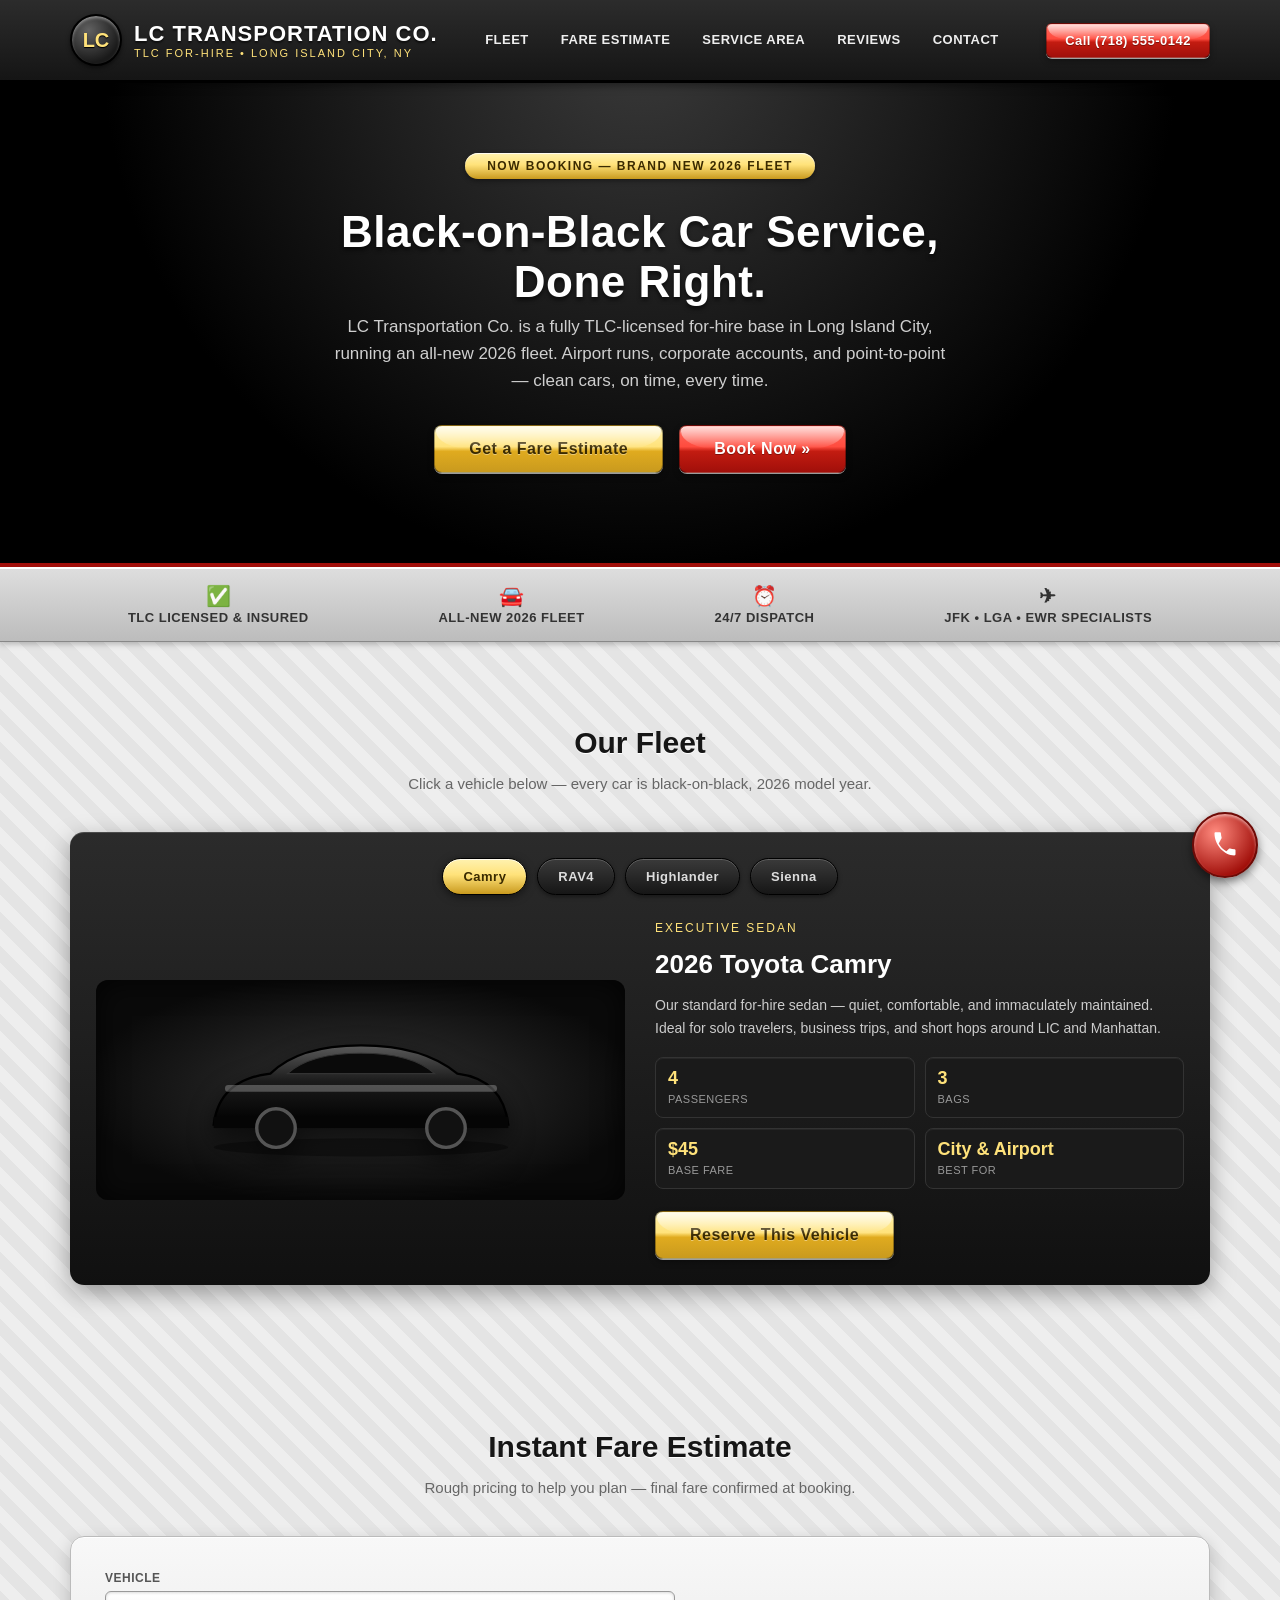
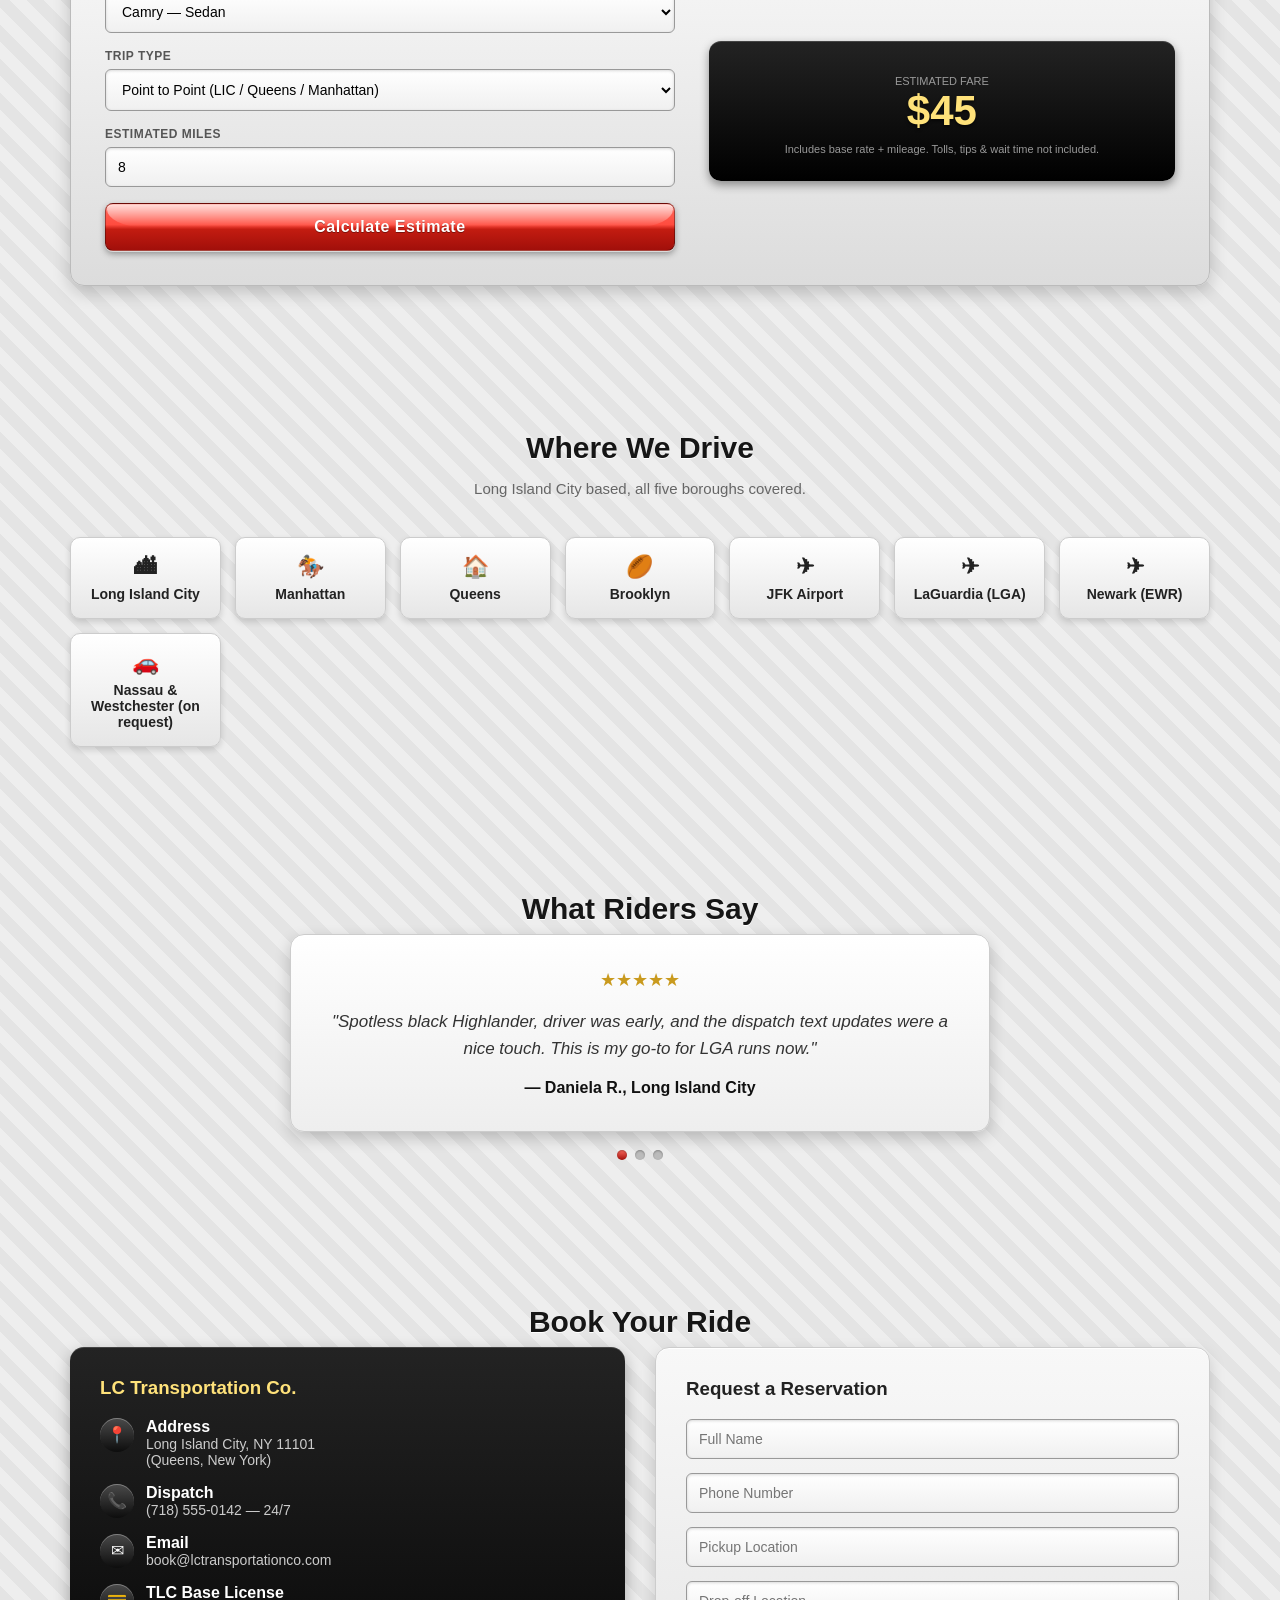
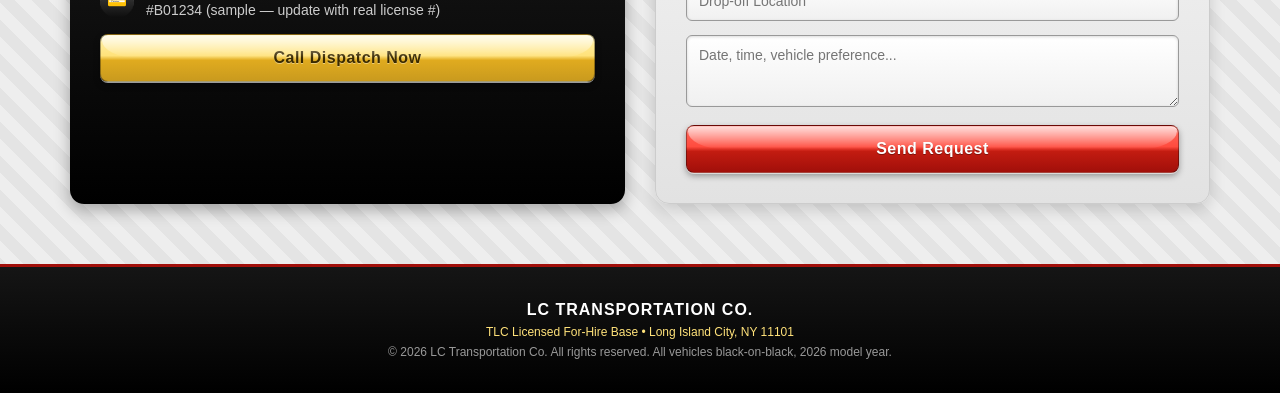
==== index.html @ 2824f737 "Add files via upload" ====
<!DOCTYPE html>
<html lang="en">
<head>
<meta charset="UTF-8">
<meta name="viewport" content="width=device-width, initial-scale=1.0">
<title>LC Transportation Co. | TLC Black Car Service | Long Island City, NY</title>
<meta name="description" content="LC Transportation Co. - Licensed TLC for-hire black car service in Long Island City, NY. Brand new 2026 fleet: Camry, RAV4, Highlander, Sienna.">
<style>
  :root{
    --black:#101010;
    --black2:#1c1c1c;
    --chrome1:#f4f4f4;
    --chrome2:#c9c9c9;
    --red1:#ff4b3e;
    --red2:#a10f0a;
    --gold1:#ffe27a;
    --gold2:#c99a1e;
    --panel:#232323;
  }
  *{box-sizing:border-box;}
  html,body{margin:0;padding:0;}
  body{
    font-family:"Segoe UI","Helvetica Neue",Helvetica,Arial,sans-serif;
    background:#e9e9e9 repeating-linear-gradient(45deg,#eeeeee 0px,#eeeeee 12px,#e4e4e4 12px,#e4e4e4 24px);
    color:#222;
    -webkit-font-smoothing:antialiased;
  }
  a{text-decoration:none;color:inherit;}
  img,svg{display:block;}

  /* ---------- GLOSSY BUTTON CORE (2013 style) ---------- */
  .glossy-btn{
    position:relative;
    display:inline-block;
    padding:14px 34px;
    border-radius:8px;
    font-weight:bold;
    font-size:16px;
    letter-spacing:.5px;
    text-align:center;
    cursor:pointer;
    border:1px solid rgba(0,0,0,.35);
    text-shadow:0 1px 0 rgba(0,0,0,.35);
    box-shadow:
      inset 0 1px 0 rgba(255,255,255,.6),
      0 1px 0 rgba(255,255,255,.6),
      0 3px 6px rgba(0,0,0,.35);
    transition:transform .06s ease, box-shadow .06s ease;
    user-select:none;
  }
  .glossy-btn::after{
    content:"";
    position:absolute;
    top:1px;left:1px;right:1px;
    height:48%;
    border-radius:7px 7px 60px 60px/7px 7px 30px 30px;
    background:linear-gradient(to bottom, rgba(255,255,255,.75), rgba(255,255,255,0));
    pointer-events:none;
  }
  .glossy-btn:active{
    transform:translateY(2px);
    box-shadow:
      inset 0 2px 4px rgba(0,0,0,.4),
      0 1px 0 rgba(255,255,255,.3);
  }
  .btn-red{ color:#fff; background:linear-gradient(to bottom,#ff6a5e 0%,#ff4b3e 45%,#c31c11 55%,#a10f0a 100%);}
  .btn-black{ color:#fff; background:linear-gradient(to bottom,#4a4a4a 0%,#232323 45%,#0d0d0d 55%,#000 100%);}
  .btn-gold{ color:#3a2a00; text-shadow:0 1px 0 rgba(255,255,255,.4); background:linear-gradient(to bottom,#fff2b0 0%,#ffe27a 45%,#e0ab1f 55%,#c99a1e 100%);}
  .btn-small{padding:9px 18px;font-size:13px;border-radius:6px;}
  .btn-block{display:block;width:100%;}

  /* ---------- HEADER ---------- */
  header{
    background:linear-gradient(to bottom,#2c2c2c 0%,#151515 100%);
    border-bottom:3px solid #000;
    box-shadow:0 3px 8px rgba(0,0,0,.4);
    position:sticky;top:0;z-index:500;
  }
  .header-inner{
    max-width:1180px;margin:0 auto;padding:14px 20px;
    display:flex;align-items:center;justify-content:space-between;flex-wrap:wrap;gap:12px;
  }
  .logo{
    display:flex;align-items:center;gap:12px;
  }
  .logo-badge{
    width:52px;height:52px;border-radius:50%;
    background:radial-gradient(circle at 35% 30%, #616161, #1a1a1a 70%);
    border:2px solid #000;
    box-shadow:inset 0 2px 3px rgba(255,255,255,.4), 0 2px 4px rgba(0,0,0,.5);
    display:flex;align-items:center;justify-content:center;
    color:var(--gold1);font-weight:bold;font-size:20px;text-shadow:0 1px 1px #000;
  }
  .logo-text h1{
    margin:0;color:#fff;font-size:22px;letter-spacing:1px;
    text-shadow:0 2px 2px rgba(0,0,0,.6);
  }
  .logo-text span{
    display:block;color:var(--gold1);font-size:11px;letter-spacing:2px;text-transform:uppercase;
  }
  nav{display:flex;gap:4px;flex-wrap:wrap;}
  nav a{
    color:#eee;padding:10px 14px;border-radius:5px;font-size:13px;font-weight:bold;
    letter-spacing:.5px;text-transform:uppercase;
    border-bottom:2px solid transparent;
  }
  nav a:hover{background:rgba(255,255,255,.08);border-bottom:2px solid var(--red1);}

  /* ---------- HERO ---------- */
  .hero{
    background:
      radial-gradient(circle at 50% -10%, #3a3a3a 0%, #000 65%);
    color:#fff;padding:70px 20px 90px;text-align:center;position:relative;overflow:hidden;
    border-bottom:4px solid var(--red2);
  }
  .ribbon{
    display:inline-block;margin-bottom:18px;padding:6px 22px;border-radius:20px;
    background:linear-gradient(to bottom,#fff2b0,#ffe27a 45%,#c99a1e);
    color:#3a2a00;font-size:12px;font-weight:bold;letter-spacing:1.5px;text-transform:uppercase;
    box-shadow:inset 0 1px 0 rgba(255,255,255,.8), 0 2px 5px rgba(0,0,0,.4);
  }
  .hero h2{
    font-size:44px;margin:10px 0 6px;text-shadow:0 3px 4px rgba(0,0,0,.6);
    letter-spacing:.5px;
  }
  .hero p.sub{
    font-size:17px;color:#cfcfcf;max-width:620px;margin:0 auto 30px;line-height:1.6;
  }
  .hero-ctas{display:flex;justify-content:center;gap:16px;flex-wrap:wrap;}

  .trust-strip{
    background:linear-gradient(to bottom,#dedede,#bcbcbc);
    border-top:1px solid #fff;border-bottom:1px solid #888;
    box-shadow:inset 0 1px 0 #fff, 0 2px 6px rgba(0,0,0,.25);
  }
  .trust-inner{
    max-width:1180px;margin:0 auto;padding:16px 20px;
    display:flex;justify-content:space-around;flex-wrap:wrap;gap:14px;text-align:center;
  }
  .trust-item{font-size:13px;font-weight:bold;color:#333;text-transform:uppercase;letter-spacing:.5px;}
  .trust-item span{display:block;font-size:20px;margin-bottom:2px;}

  /* ---------- SECTIONS ---------- */
  section{max-width:1180px;margin:0 auto;padding:60px 20px;}
  .section-title{text-align:center;margin-bottom:8px;font-size:30px;color:#161616;text-shadow:0 1px 0 #fff;}
  .section-sub{text-align:center;color:#666;margin-bottom:40px;font-size:15px;}

  /* ---------- FLEET / INTERACTIVE MENU ---------- */
  .fleet-panel{
    background:linear-gradient(to bottom,#2b2b2b,#101010);
    border-radius:14px;
    box-shadow:inset 0 1px 0 rgba(255,255,255,.15), 0 8px 24px rgba(0,0,0,.35);
    padding:26px;
  }
  .fleet-tabs{display:flex;gap:10px;flex-wrap:wrap;justify-content:center;margin-bottom:26px;}
  .fleet-tab{
    padding:10px 20px;border-radius:20px;font-size:13px;font-weight:bold;letter-spacing:.5px;
    color:#ddd;background:linear-gradient(to bottom,#3a3a3a,#161616);
    border:1px solid #000;cursor:pointer;
    box-shadow:inset 0 1px 0 rgba(255,255,255,.2), 0 2px 4px rgba(0,0,0,.4);
  }
  .fleet-tab.active{
    color:#3a2a00;
    background:linear-gradient(to bottom,#fff2b0,#ffe27a 45%,#c99a1e);
    box-shadow:inset 0 1px 0 rgba(255,255,255,.8), 0 2px 8px rgba(0,0,0,.5);
  }
  .fleet-display{
    display:grid;grid-template-columns:1fr 1fr;gap:30px;align-items:center;
  }
  @media(max-width:720px){.fleet-display{grid-template-columns:1fr;}}
  .car-stage{
    background:radial-gradient(ellipse at center, #333 0%, #0a0a0a 75%);
    border-radius:12px;padding:30px;
    box-shadow:inset 0 0 30px rgba(0,0,0,.8);
    display:flex;align-items:center;justify-content:center;min-height:220px;
  }
  .car-stage svg{width:100%;max-width:340px;filter:drop-shadow(0 10px 12px rgba(0,0,0,.6));}
  .fleet-info h3{color:#fff;font-size:26px;margin:0 0 4px;}
  .fleet-info .tag{color:var(--gold1);font-size:12px;letter-spacing:2px;text-transform:uppercase;margin-bottom:14px;display:block;}
  .fleet-info p.desc{color:#ccc;line-height:1.6;font-size:14px;margin-bottom:18px;}
  .spec-grid{display:grid;grid-template-columns:1fr 1fr;gap:10px;margin-bottom:22px;}
  .spec-box{
    background:#1a1a1a;border:1px solid #333;border-radius:8px;padding:10px 12px;
    box-shadow:inset 0 1px 0 rgba(255,255,255,.05);
  }
  .spec-box b{display:block;color:var(--gold1);font-size:18px;}
  .spec-box span{color:#999;font-size:11px;text-transform:uppercase;letter-spacing:.5px;}

  /* ---------- FARE ESTIMATOR ---------- */
  .estimator{
    background:linear-gradient(to bottom,#f8f8f8,#dcdcdc);
    border-radius:14px;border:1px solid #bbb;
    box-shadow:inset 0 1px 0 #fff, 0 6px 18px rgba(0,0,0,.2);
    padding:34px;display:grid;grid-template-columns:1.1fr .9fr;gap:34px;align-items:center;
  }
  @media(max-width:720px){.estimator{grid-template-columns:1fr;}}
  .estimator h3{margin-top:0;font-size:24px;}
  .field{margin-bottom:16px;}
  .field label{display:block;font-size:12px;font-weight:bold;text-transform:uppercase;letter-spacing:.5px;color:#555;margin-bottom:6px;}
  .field select,.field input{
    width:100%;padding:11px 12px;border-radius:6px;border:1px solid #999;
    background:linear-gradient(to bottom,#fff,#f0f0f0);
    box-shadow:inset 0 1px 3px rgba(0,0,0,.15);
    font-size:14px;
  }
  .estimate-result{
    background:linear-gradient(to bottom,#232323,#000);
    border-radius:12px;padding:26px;text-align:center;color:#fff;
    box-shadow:inset 0 1px 0 rgba(255,255,255,.15), 0 4px 10px rgba(0,0,0,.4);
  }
  .estimate-result .amt{font-size:42px;color:var(--gold1);font-weight:bold;text-shadow:0 2px 3px rgba(0,0,0,.6);}
  .estimate-result .note{font-size:11px;color:#999;margin-top:8px;}

  /* ---------- SERVICE AREA ---------- */
  .area-grid{display:grid;grid-template-columns:repeat(auto-fit,minmax(150px,1fr));gap:14px;}
  .area-chip{
    background:linear-gradient(to bottom,#fff,#e6e6e6);
    border:1px solid #ccc;border-radius:10px;padding:16px;text-align:center;
    box-shadow:inset 0 1px 0 #fff, 0 3px 6px rgba(0,0,0,.15);
    font-weight:bold;color:#222;font-size:14px;
  }
  .area-chip span{display:block;font-size:22px;margin-bottom:6px;}

  /* ---------- TESTIMONIALS ---------- */
  .testi-wrap{position:relative;max-width:700px;margin:0 auto;text-align:center;}
  .testi-card{
    background:linear-gradient(to bottom,#fff,#eee);
    border-radius:14px;padding:34px;
    box-shadow:inset 0 1px 0 #fff, 0 6px 16px rgba(0,0,0,.2);
    border:1px solid #ccc;
    display:none;
  }
  .testi-card.active{display:block;}
  .testi-card p{font-size:17px;font-style:italic;color:#333;line-height:1.6;}
  .testi-stars{color:var(--gold2);font-size:18px;margin-bottom:10px;}
  .testi-name{margin-top:14px;font-weight:bold;color:#111;}
  .testi-dots{display:flex;justify-content:center;gap:8px;margin-top:18px;}
  .dot{width:10px;height:10px;border-radius:50%;background:#bbb;cursor:pointer;box-shadow:inset 0 1px 2px rgba(0,0,0,.3);}
  .dot.active{background:linear-gradient(to bottom,#ff6a5e,#a10f0a);}

  /* ---------- CONTACT ---------- */
  .contact-grid{display:grid;grid-template-columns:1fr 1fr;gap:30px;}
  @media(max-width:720px){.contact-grid{grid-template-columns:1fr;}}
  .contact-card{
    background:linear-gradient(to bottom,#232323,#000);color:#fff;border-radius:14px;padding:30px;
    box-shadow:inset 0 1px 0 rgba(255,255,255,.15), 0 6px 16px rgba(0,0,0,.3);
  }
  .contact-card h3{color:var(--gold1);margin-top:0;}
  .contact-row{display:flex;gap:12px;margin-bottom:16px;align-items:flex-start;}
  .contact-row .ic{
    width:34px;height:34px;border-radius:50%;background:linear-gradient(to bottom,#4a4a4a,#0d0d0d);
    display:flex;align-items:center;justify-content:center;flex-shrink:0;
    box-shadow:inset 0 1px 0 rgba(255,255,255,.3);
  }
  .contact-row div p{margin:0;font-size:14px;color:#ccc;}
  .contact-row div b{color:#fff;}
  .form-card{
    background:linear-gradient(to bottom,#f8f8f8,#e2e2e2);border-radius:14px;padding:30px;
    border:1px solid #ccc;box-shadow:inset 0 1px 0 #fff, 0 6px 16px rgba(0,0,0,.15);
  }
  .form-card input,.form-card textarea{
    width:100%;padding:11px 12px;border-radius:6px;border:1px solid #999;margin-bottom:14px;
    background:linear-gradient(to bottom,#fff,#f0f0f0);box-shadow:inset 0 1px 3px rgba(0,0,0,.15);font-size:14px;
    font-family:inherit;
  }

  /* ---------- FOOTER ---------- */
  footer{
    background:linear-gradient(to bottom,#151515,#000);color:#999;padding:34px 20px;text-align:center;
    border-top:3px solid var(--red2);font-size:12px;
  }
  footer .foot-logo{color:#fff;font-weight:bold;font-size:16px;margin-bottom:6px;letter-spacing:1px;}
  footer .license{color:var(--gold1);margin:6px 0;}

  /* ---------- STICKY CALL BUTTON ---------- */
  .sticky-call{
    position:fixed;bottom:22px;right:22px;z-index:600;
    width:66px;height:66px;border-radius:50%;
    background:radial-gradient(circle at 35% 30%, #ff8a7e, #a10f0a 75%);
    border:2px solid #6d0a06;
    box-shadow:inset 0 2px 3px rgba(255,255,255,.5), 0 4px 10px rgba(0,0,0,.5);
    display:flex;align-items:center;justify-content:center;color:#fff;
    animation:pulse 2.4s infinite;
  }
  .sticky-call svg{width:28px;height:28px;}
  @keyframes pulse{
    0%{box-shadow:inset 0 2px 3px rgba(255,255,255,.5), 0 4px 10px rgba(0,0,0,.5), 0 0 0 0 rgba(255,75,62,.5);}
    70%{box-shadow:inset 0 2px 3px rgba(255,255,255,.5), 0 4px 10px rgba(0,0,0,.5), 0 0 0 16px rgba(255,75,62,0);}
    100%{box-shadow:inset 0 2px 3px rgba(255,255,255,.5), 0 4px 10px rgba(0,0,0,.5), 0 0 0 0 rgba(255,75,62,0);}
  }
</style>
</head>
<body>

<header>
  <div class="header-inner">
    <div class="logo">
      <div class="logo-badge">LC</div>
      <div class="logo-text">
        <h1>LC TRANSPORTATION CO.</h1>
        <span>TLC For-Hire &bull; Long Island City, NY</span>
      </div>
    </div>
    <nav>
      <a href="#fleet">Fleet</a>
      <a href="#estimate">Fare Estimate</a>
      <a href="#areas">Service Area</a>
      <a href="#reviews">Reviews</a>
      <a href="#contact">Contact</a>
    </nav>
    <a href="tel:+17185550142" class="glossy-btn btn-red btn-small">Call (718) 555-0142</a>
  </div>
</header>

<div class="hero">
  <div class="ribbon">Now Booking &mdash; Brand New 2026 Fleet</div>
  <h2>Black-on-Black Car Service,<br>Done Right.</h2>
  <p class="sub">LC Transportation Co. is a fully TLC-licensed for-hire base in Long Island City, running an all-new 2026 fleet. Airport runs, corporate accounts, and point-to-point &mdash; clean cars, on time, every time.</p>
  <div class="hero-ctas">
    <a href="#estimate" class="glossy-btn btn-gold">Get a Fare Estimate</a>
    <a href="tel:+17185550142" class="glossy-btn btn-red">Book Now &raquo;</a>
  </div>
</div>

<div class="trust-strip">
  <div class="trust-inner">
    <div class="trust-item"><span>&#9989;</span>TLC Licensed &amp; Insured</div>
    <div class="trust-item"><span>&#128664;</span>All-New 2026 Fleet</div>
    <div class="trust-item"><span>&#9200;</span>24/7 Dispatch</div>
    <div class="trust-item"><span>&#9992;</span>JFK &bull; LGA &bull; EWR Specialists</div>
  </div>
</div>

<section id="fleet">
  <h2 class="section-title">Our Fleet</h2>
  <p class="section-sub">Click a vehicle below &mdash; every car is black-on-black, 2026 model year.</p>

  <div class="fleet-panel">
    <div class="fleet-tabs" id="fleetTabs">
      <div class="fleet-tab active" data-car="camry">Camry</div>
      <div class="fleet-tab" data-car="rav4">RAV4</div>
      <div class="fleet-tab" data-car="highlander">Highlander</div>
      <div class="fleet-tab" data-car="sienna">Sienna</div>
    </div>

    <div class="fleet-display">
      <div class="car-stage" id="carStage"></div>
      <div class="fleet-info">
        <span class="tag" id="carTag">Executive Sedan</span>
        <h3 id="carName">2026 Toyota Camry</h3>
        <p class="desc" id="carDesc">Our standard for-hire sedan &mdash; quiet, comfortable, and immaculately maintained. Ideal for solo travelers, business trips, and short hops around LIC and Manhattan.</p>
        <div class="spec-grid">
          <div class="spec-box"><b id="carPax">4</b><span>Passengers</span></div>
          <div class="spec-box"><b id="carBags">3</b><span>Bags</span></div>
          <div class="spec-box"><b id="carBase">$45</b><span>Base Fare</span></div>
          <div class="spec-box"><b id="carBest">City &amp; Airport</b><span>Best For</span></div>
        </div>
        <a href="tel:+17185550142" class="glossy-btn btn-gold">Reserve This Vehicle</a>
      </div>
    </div>
  </div>
</section>

<section id="estimate">
  <h2 class="section-title">Instant Fare Estimate</h2>
  <p class="section-sub">Rough pricing to help you plan &mdash; final fare confirmed at booking.</p>
  <div class="estimator">
    <div>
      <div class="field">
        <label>Vehicle</label>
        <select id="estCar">
          <option value="45">Camry &mdash; Sedan</option>
          <option value="55">RAV4 &mdash; Compact SUV</option>
          <option value="65">Highlander &mdash; Full-Size SUV</option>
          <option value="75">Sienna &mdash; Minivan</option>
        </select>
      </div>
      <div class="field">
        <label>Trip Type</label>
        <select id="estTrip">
          <option value="1">Point to Point (LIC / Queens / Manhattan)</option>
          <option value="1.4">Outer Borough</option>
          <option value="1.8">Airport Transfer (JFK / LGA / EWR)</option>
        </select>
      </div>
      <div class="field">
        <label>Estimated Miles</label>
        <input type="number" id="estMiles" value="8" min="1" max="60">
      </div>
      <a class="glossy-btn btn-red btn-block" id="calcBtn">Calculate Estimate</a>
    </div>
    <div class="estimate-result">
      <div class="note">ESTIMATED FARE</div>
      <div class="amt" id="estAmt">$45</div>
      <div class="note">Includes base rate + mileage. Tolls, tips &amp; wait time not included.</div>
    </div>
  </div>
</section>

<section id="areas">
  <h2 class="section-title">Where We Drive</h2>
  <p class="section-sub">Long Island City based, all five boroughs covered.</p>
  <div class="area-grid">
    <div class="area-chip"><span>&#127961;</span>Long Island City</div>
    <div class="area-chip"><span>&#127943;</span>Manhattan</div>
    <div class="area-chip"><span>&#127968;</span>Queens</div>
    <div class="area-chip"><span>&#127945;</span>Brooklyn</div>
    <div class="area-chip"><span>&#9992;</span>JFK Airport</div>
    <div class="area-chip"><span>&#9992;</span>LaGuardia (LGA)</div>
    <div class="area-chip"><span>&#9992;</span>Newark (EWR)</div>
    <div class="area-chip"><span>&#128663;</span>Nassau &amp; Westchester (on request)</div>
  </div>
</section>

<section id="reviews">
  <h2 class="section-title">What Riders Say</h2>
  <div class="testi-wrap">
    <div class="testi-card active">
      <div class="testi-stars">&#9733;&#9733;&#9733;&#9733;&#9733;</div>
      <p>"Spotless black Highlander, driver was early, and the dispatch text updates were a nice touch. This is my go-to for LGA runs now."</p>
      <div class="testi-name">&mdash; Daniela R., Long Island City</div>
    </div>
    <div class="testi-card">
      <div class="testi-stars">&#9733;&#9733;&#9733;&#9733;&#9733;</div>
      <p>"Booked the Sienna for a family airport pickup &mdash; fit all our luggage with room to spare. Smooth, professional, on time."</p>
      <div class="testi-name">&mdash; Marcus T., Astoria</div>
    </div>
    <div class="testi-card">
      <div class="testi-stars">&#9733;&#9733;&#9733;&#9733;&#9733;</div>
      <p>"Use them for client pickups from our office in LIC. Brand new Camrys, always black-on-black, always professional."</p>
      <div class="testi-name">&mdash; Priya S., Court Square</div>
    </div>
    <div class="testi-dots">
      <div class="dot active" data-i="0"></div>
      <div class="dot" data-i="1"></div>
      <div class="dot" data-i="2"></div>
    </div>
  </div>
</section>

<section id="contact">
  <h2 class="section-title">Book Your Ride</h2>
  <div class="contact-grid">
    <div class="contact-card">
      <h3>LC Transportation Co.</h3>
      <div class="contact-row">
        <div class="ic">&#128205;</div>
        <div><b>Address</b><p>Long Island City, NY 11101<br>(Queens, New York)</p></div>
      </div>
      <div class="contact-row">
        <div class="ic">&#128222;</div>
        <div><b>Dispatch</b><p>(718) 555-0142 &mdash; 24/7</p></div>
      </div>
      <div class="contact-row">
        <div class="ic">&#9993;</div>
        <div><b>Email</b><p>book@lctransportationco.com</p></div>
      </div>
      <div class="contact-row">
        <div class="ic">&#128179;</div>
        <div><b>TLC Base License</b><p>#B01234 (sample &mdash; update with real license #)</p></div>
      </div>
      <a href="tel:+17185550142" class="glossy-btn btn-gold btn-block" style="margin-top:10px;">Call Dispatch Now</a>
    </div>
    <div class="form-card">
      <h3 style="margin-top:0;">Request a Reservation</h3>
      <form onsubmit="return sendMail(event)">
        <input type="text" placeholder="Full Name" required>
        <input type="tel" placeholder="Phone Number" required>
        <input type="text" placeholder="Pickup Location">
        <input type="text" placeholder="Drop-off Location">
        <textarea rows="3" placeholder="Date, time, vehicle preference..."></textarea>
        <a href="mailto:book@lctransportationco.com" class="glossy-btn btn-red btn-block">Send Request</a>
      </form>
    </div>
  </div>
</section>

<footer>
  <div class="foot-logo">LC TRANSPORTATION CO.</div>
  <div class="license">TLC Licensed For-Hire Base &bull; Long Island City, NY 11101</div>
  <div>&copy; 2026 LC Transportation Co. All rights reserved. All vehicles black-on-black, 2026 model year.</div>
</footer>

<a href="tel:+17185550142" class="sticky-call" title="Call Now">
  <svg viewBox="0 0 24 24" fill="none"><path d="M6.6 10.8c1.4 2.8 3.8 5.1 6.6 6.6l2.2-2.2c.3-.3.7-.4 1-.2 1.1.4 2.3.6 3.6.6.6 0 1 .4 1 1V20c0 .6-.4 1-1 1C11.6 21 3 12.4 3 2c0-.6.4-1 1-1h3.5c.6 0 1 .4 1 1 0 1.2.2 2.4.6 3.6.1.4 0 .8-.3 1L6.6 10.8z" fill="#fff"/></svg>
</a>

<script>
  // ---------- FLEET DATA ----------
  const fleet = {
    camry: {
      tag: "Executive Sedan", name: "2026 Toyota Camry",
      desc: "Our standard for-hire sedan — quiet, comfortable, and immaculately maintained. Ideal for solo travelers, business trips, and short hops around LIC and Manhattan.",
      pax: "4", bags: "3", base: "$45", best: "City & Airport",
      svg: `<svg viewBox="0 0 300 130" xmlns="http://www.w3.org/2000/svg">
        <defs><linearGradient id="body1" x1="0" y1="0" x2="0" y2="1">
          <stop offset="0%" stop-color="#5a5a5a"/><stop offset="45%" stop-color="#1c1c1c"/><stop offset="100%" stop-color="#000"/>
        </linearGradient></defs>
        <ellipse cx="150" cy="115" rx="130" ry="8" fill="#000" opacity=".35"/>
        <path d="M20,95 Q25,55 70,50 Q95,25 150,25 Q205,25 235,50 Q275,55 280,95 Z" fill="url(#body1)" stroke="#000" stroke-width="2"/>
        <path d="M85,50 Q105,32 150,32 Q195,32 215,50 Z" fill="#0a0a0a" stroke="#333"/>
        <rect x="20" y="88" width="260" height="10" fill="#050505"/>
        <circle cx="75" cy="98" r="17" fill="#111" stroke="#555" stroke-width="3"/>
        <circle cx="225" cy="98" r="17" fill="#111" stroke="#555" stroke-width="3"/>
        <rect x="30" y="60" width="240" height="6" fill="rgba(255,255,255,.25)" rx="3"/>
      </svg>`
    },
    rav4: {
      tag: "Compact SUV", name: "2026 Toyota RAV4",
      desc: "A step up in space without sacrificing agility. Great for small groups, extra luggage, or riders who prefer a higher ride.",
      pax: "4", bags: "4", base: "$55", best: "City & Suburbs",
      svg: `<svg viewBox="0 0 300 140" xmlns="http://www.w3.org/2000/svg">
        <defs><linearGradient id="body2" x1="0" y1="0" x2="0" y2="1">
          <stop offset="0%" stop-color="#5a5a5a"/><stop offset="45%" stop-color="#1c1c1c"/><stop offset="100%" stop-color="#000"/>
        </linearGradient></defs>
        <ellipse cx="150" cy="122" rx="132" ry="8" fill="#000" opacity=".35"/>
        <path d="M18,100 Q20,50 65,45 Q90,18 150,18 Q210,18 235,45 Q280,50 282,100 Z" fill="url(#body2)" stroke="#000" stroke-width="2"/>
        <path d="M80,45 Q102,26 150,26 Q198,26 220,45 Z" fill="#0a0a0a" stroke="#333"/>
        <rect x="18" y="92" width="264" height="12" fill="#050505"/>
        <circle cx="78" cy="106" r="19" fill="#111" stroke="#555" stroke-width="3"/>
        <circle cx="222" cy="106" r="19" fill="#111" stroke="#555" stroke-width="3"/>
        <rect x="28" y="55" width="244" height="6" fill="rgba(255,255,255,.25)" rx="3"/>
      </svg>`
    },
    highlander: {
      tag: "Full-Size SUV", name: "2026 Toyota Highlander",
      desc: "Maximum room for up to 6 passengers with full luggage. The choice for group airport runs and family travel across the city.",
      pax: "6", bags: "6", base: "$65", best: "Groups & Airports",
      svg: `<svg viewBox="0 0 300 150" xmlns="http://www.w3.org/2000/svg">
        <defs><linearGradient id="body3" x1="0" y1="0" x2="0" y2="1">
          <stop offset="0%" stop-color="#5a5a5a"/><stop offset="45%" stop-color="#1c1c1c"/><stop offset="100%" stop-color="#000"/>
        </linearGradient></defs>
        <ellipse cx="150" cy="130" rx="135" ry="9" fill="#000" opacity=".35"/>
        <path d="M15,108 Q17,45 60,40 Q85,12 150,12 Q215,12 240,40 Q283,45 285,108 Z" fill="url(#body3)" stroke="#000" stroke-width="2"/>
        <path d="M75,40 Q100,20 150,20 Q200,20 225,40 Z" fill="#0a0a0a" stroke="#333"/>
        <rect x="15" y="98" width="270" height="14" fill="#050505"/>
        <circle cx="80" cy="114" r="21" fill="#111" stroke="#555" stroke-width="3"/>
        <circle cx="220" cy="114" r="21" fill="#111" stroke="#555" stroke-width="3"/>
        <rect x="25" y="50" width="250" height="6" fill="rgba(255,255,255,.25)" rx="3"/>
      </svg>`
    },
    sienna: {
      tag: "Minivan", name: "2026 Toyota Sienna",
      desc: "Maximum passenger and cargo capacity in one vehicle. Perfect for families, larger groups, and airport runs with heavy luggage.",
      pax: "7", bags: "7", base: "$75", best: "Families & Large Groups",
      svg: `<svg viewBox="0 0 300 150" xmlns="http://www.w3.org/2000/svg">
        <defs><linearGradient id="body4" x1="0" y1="0" x2="0" y2="1">
          <stop offset="0%" stop-color="#5a5a5a"/><stop offset="45%" stop-color="#1c1c1c"/><stop offset="100%" stop-color="#000"/>
        </linearGradient></defs>
        <ellipse cx="150" cy="130" rx="138" ry="9" fill="#000" opacity=".35"/>
        <path d="M14,110 Q16,40 55,36 Q80,14 150,14 Q220,14 245,36 Q284,40 286,110 Z" fill="url(#body4)" stroke="#000" stroke-width="2"/>
        <path d="M65,36 Q95,22 150,22 Q205,22 235,36 Z" fill="#0a0a0a" stroke="#333"/>
        <rect x="14" y="100" width="272" height="14" fill="#050505"/>
        <circle cx="82" cy="116" r="21" fill="#111" stroke="#555" stroke-width="3"/>
        <circle cx="218" cy="116" r="21" fill="#111" stroke="#555" stroke-width="3"/>
        <rect x="24" y="48" width="252" height="6" fill="rgba(255,255,255,.25)" rx="3"/>
      </svg>`
    }
  };

  function loadCar(key){
    const c = fleet[key];
    document.getElementById('carTag').textContent = c.tag;
    document.getElementById('carName').textContent = c.name;
    document.getElementById('carDesc').textContent = c.desc;
    document.getElementById('carPax').textContent = c.pax;
    document.getElementById('carBags').textContent = c.bags;
    document.getElementById('carBase').textContent = c.base;
    document.getElementById('carBest').textContent = c.best;
    document.getElementById('carStage').innerHTML = c.svg;
  }
  document.querySelectorAll('.fleet-tab').forEach(tab=>{
    tab.addEventListener('click', ()=>{
      document.querySelectorAll('.fleet-tab').forEach(t=>t.classList.remove('active'));
      tab.classList.add('active');
      loadCar(tab.dataset.car);
    });
  });
  loadCar('camry');

  // ---------- FARE ESTIMATOR ----------
  document.getElementById('calcBtn').addEventListener('click', ()=>{
    const base = parseFloat(document.getElementById('estCar').value);
    const mult = parseFloat(document.getElementById('estTrip').value);
    const miles = parseFloat(document.getElementById('estMiles').value) || 1;
    const total = Math.round((base + miles * 2.75) * mult);
    document.getElementById('estAmt').textContent = '$' + total;
  });

  // ---------- TESTIMONIAL CAROUSEL ----------
  let testiIndex = 0;
  const testiCards = document.querySelectorAll('.testi-card');
  const dots = document.querySelectorAll('.dot');
  function showTesti(i){
    testiCards.forEach(c=>c.classList.remove('active'));
    dots.forEach(d=>d.classList.remove('active'));
    testiCards[i].classList.add('active');
    dots[i].classList.add('active');
    testiIndex = i;
  }
  dots.forEach(d=>d.addEventListener('click', ()=>showTesti(parseInt(d.dataset.i))));
  setInterval(()=>{ showTesti((testiIndex+1) % testiCards.length); }, 5500);

  function sendMail(e){ return true; }
</script>
</body>
</html>
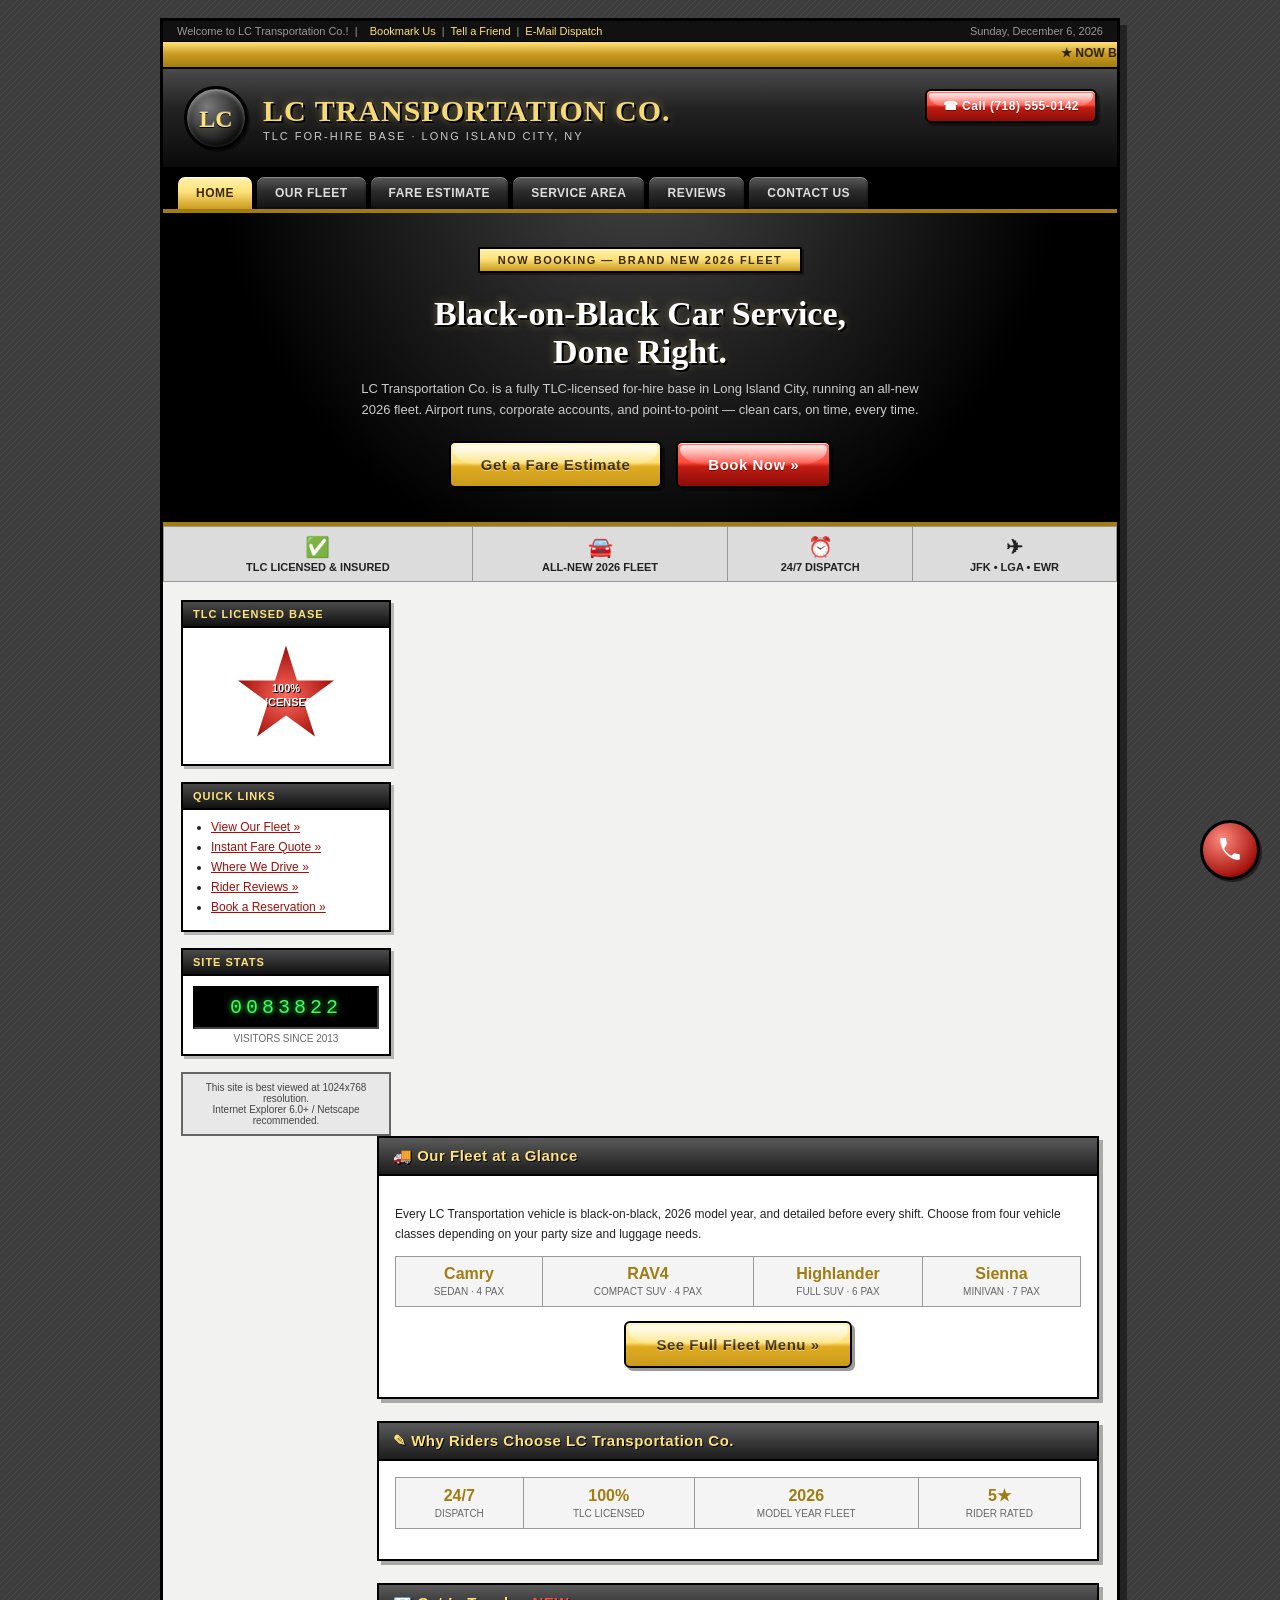
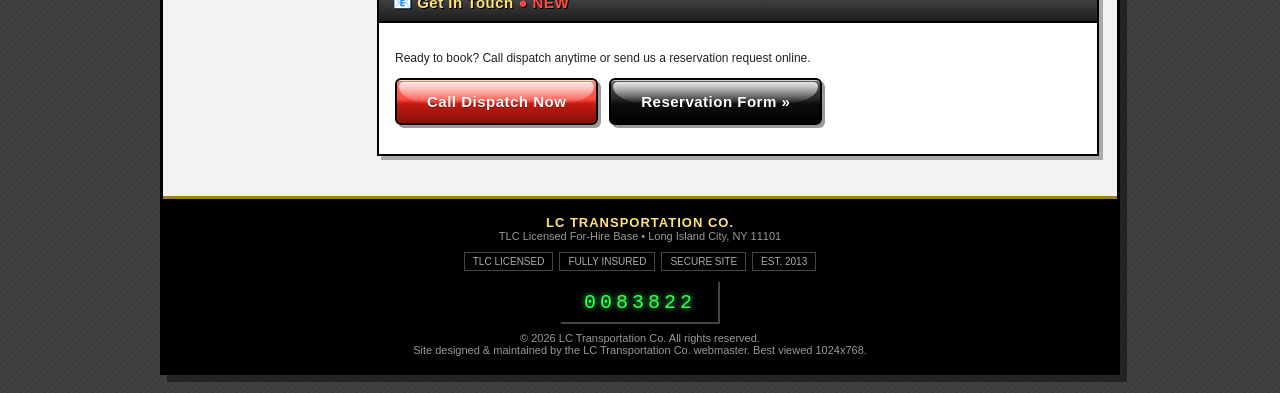
==== commit d8a18720: "Add files via upload" ====
--- a/index.html
+++ b/index.html
@@ -3,605 +3,168 @@
 <head>
 <meta charset="UTF-8">
 <meta name="viewport" content="width=device-width, initial-scale=1.0">
-<title>LC Transportation Co. | TLC Black Car Service | Long Island City, NY</title>
+<title>LC Transportation Co. :: TLC Black Car Service :: Long Island City, NY</title>
 <meta name="description" content="LC Transportation Co. - Licensed TLC for-hire black car service in Long Island City, NY. Brand new 2026 fleet: Camry, RAV4, Highlander, Sienna.">
-<style>
-  :root{
-    --black:#101010;
-    --black2:#1c1c1c;
-    --chrome1:#f4f4f4;
-    --chrome2:#c9c9c9;
-    --red1:#ff4b3e;
-    --red2:#a10f0a;
-    --gold1:#ffe27a;
-    --gold2:#c99a1e;
-    --panel:#232323;
-  }
-  *{box-sizing:border-box;}
-  html,body{margin:0;padding:0;}
-  body{
-    font-family:"Segoe UI","Helvetica Neue",Helvetica,Arial,sans-serif;
-    background:#e9e9e9 repeating-linear-gradient(45deg,#eeeeee 0px,#eeeeee 12px,#e4e4e4 12px,#e4e4e4 24px);
-    color:#222;
-    -webkit-font-smoothing:antialiased;
-  }
-  a{text-decoration:none;color:inherit;}
-  img,svg{display:block;}
-
-  /* ---------- GLOSSY BUTTON CORE (2013 style) ---------- */
-  .glossy-btn{
-    position:relative;
-    display:inline-block;
-    padding:14px 34px;
-    border-radius:8px;
-    font-weight:bold;
-    font-size:16px;
-    letter-spacing:.5px;
-    text-align:center;
-    cursor:pointer;
-    border:1px solid rgba(0,0,0,.35);
-    text-shadow:0 1px 0 rgba(0,0,0,.35);
-    box-shadow:
-      inset 0 1px 0 rgba(255,255,255,.6),
-      0 1px 0 rgba(255,255,255,.6),
-      0 3px 6px rgba(0,0,0,.35);
-    transition:transform .06s ease, box-shadow .06s ease;
-    user-select:none;
-  }
-  .glossy-btn::after{
-    content:"";
-    position:absolute;
-    top:1px;left:1px;right:1px;
-    height:48%;
-    border-radius:7px 7px 60px 60px/7px 7px 30px 30px;
-    background:linear-gradient(to bottom, rgba(255,255,255,.75), rgba(255,255,255,0));
-    pointer-events:none;
-  }
-  .glossy-btn:active{
-    transform:translateY(2px);
-    box-shadow:
-      inset 0 2px 4px rgba(0,0,0,.4),
-      0 1px 0 rgba(255,255,255,.3);
-  }
-  .btn-red{ color:#fff; background:linear-gradient(to bottom,#ff6a5e 0%,#ff4b3e 45%,#c31c11 55%,#a10f0a 100%);}
-  .btn-black{ color:#fff; background:linear-gradient(to bottom,#4a4a4a 0%,#232323 45%,#0d0d0d 55%,#000 100%);}
-  .btn-gold{ color:#3a2a00; text-shadow:0 1px 0 rgba(255,255,255,.4); background:linear-gradient(to bottom,#fff2b0 0%,#ffe27a 45%,#e0ab1f 55%,#c99a1e 100%);}
-  .btn-small{padding:9px 18px;font-size:13px;border-radius:6px;}
-  .btn-block{display:block;width:100%;}
-
-  /* ---------- HEADER ---------- */
-  header{
-    background:linear-gradient(to bottom,#2c2c2c 0%,#151515 100%);
-    border-bottom:3px solid #000;
-    box-shadow:0 3px 8px rgba(0,0,0,.4);
-    position:sticky;top:0;z-index:500;
-  }
-  .header-inner{
-    max-width:1180px;margin:0 auto;padding:14px 20px;
-    display:flex;align-items:center;justify-content:space-between;flex-wrap:wrap;gap:12px;
-  }
-  .logo{
-    display:flex;align-items:center;gap:12px;
-  }
-  .logo-badge{
-    width:52px;height:52px;border-radius:50%;
-    background:radial-gradient(circle at 35% 30%, #616161, #1a1a1a 70%);
-    border:2px solid #000;
-    box-shadow:inset 0 2px 3px rgba(255,255,255,.4), 0 2px 4px rgba(0,0,0,.5);
-    display:flex;align-items:center;justify-content:center;
-    color:var(--gold1);font-weight:bold;font-size:20px;text-shadow:0 1px 1px #000;
-  }
-  .logo-text h1{
-    margin:0;color:#fff;font-size:22px;letter-spacing:1px;
-    text-shadow:0 2px 2px rgba(0,0,0,.6);
-  }
-  .logo-text span{
-    display:block;color:var(--gold1);font-size:11px;letter-spacing:2px;text-transform:uppercase;
-  }
-  nav{display:flex;gap:4px;flex-wrap:wrap;}
-  nav a{
-    color:#eee;padding:10px 14px;border-radius:5px;font-size:13px;font-weight:bold;
-    letter-spacing:.5px;text-transform:uppercase;
-    border-bottom:2px solid transparent;
-  }
-  nav a:hover{background:rgba(255,255,255,.08);border-bottom:2px solid var(--red1);}
-
-  /* ---------- HERO ---------- */
-  .hero{
-    background:
-      radial-gradient(circle at 50% -10%, #3a3a3a 0%, #000 65%);
-    color:#fff;padding:70px 20px 90px;text-align:center;position:relative;overflow:hidden;
-    border-bottom:4px solid var(--red2);
-  }
-  .ribbon{
-    display:inline-block;margin-bottom:18px;padding:6px 22px;border-radius:20px;
-    background:linear-gradient(to bottom,#fff2b0,#ffe27a 45%,#c99a1e);
-    color:#3a2a00;font-size:12px;font-weight:bold;letter-spacing:1.5px;text-transform:uppercase;
-    box-shadow:inset 0 1px 0 rgba(255,255,255,.8), 0 2px 5px rgba(0,0,0,.4);
-  }
-  .hero h2{
-    font-size:44px;margin:10px 0 6px;text-shadow:0 3px 4px rgba(0,0,0,.6);
-    letter-spacing:.5px;
-  }
-  .hero p.sub{
-    font-size:17px;color:#cfcfcf;max-width:620px;margin:0 auto 30px;line-height:1.6;
-  }
-  .hero-ctas{display:flex;justify-content:center;gap:16px;flex-wrap:wrap;}
-
-  .trust-strip{
-    background:linear-gradient(to bottom,#dedede,#bcbcbc);
-    border-top:1px solid #fff;border-bottom:1px solid #888;
-    box-shadow:inset 0 1px 0 #fff, 0 2px 6px rgba(0,0,0,.25);
-  }
-  .trust-inner{
-    max-width:1180px;margin:0 auto;padding:16px 20px;
-    display:flex;justify-content:space-around;flex-wrap:wrap;gap:14px;text-align:center;
-  }
-  .trust-item{font-size:13px;font-weight:bold;color:#333;text-transform:uppercase;letter-spacing:.5px;}
-  .trust-item span{display:block;font-size:20px;margin-bottom:2px;}
-
-  /* ---------- SECTIONS ---------- */
-  section{max-width:1180px;margin:0 auto;padding:60px 20px;}
-  .section-title{text-align:center;margin-bottom:8px;font-size:30px;color:#161616;text-shadow:0 1px 0 #fff;}
-  .section-sub{text-align:center;color:#666;margin-bottom:40px;font-size:15px;}
-
-  /* ---------- FLEET / INTERACTIVE MENU ---------- */
-  .fleet-panel{
-    background:linear-gradient(to bottom,#2b2b2b,#101010);
-    border-radius:14px;
-    box-shadow:inset 0 1px 0 rgba(255,255,255,.15), 0 8px 24px rgba(0,0,0,.35);
-    padding:26px;
-  }
-  .fleet-tabs{display:flex;gap:10px;flex-wrap:wrap;justify-content:center;margin-bottom:26px;}
-  .fleet-tab{
-    padding:10px 20px;border-radius:20px;font-size:13px;font-weight:bold;letter-spacing:.5px;
-    color:#ddd;background:linear-gradient(to bottom,#3a3a3a,#161616);
-    border:1px solid #000;cursor:pointer;
-    box-shadow:inset 0 1px 0 rgba(255,255,255,.2), 0 2px 4px rgba(0,0,0,.4);
-  }
-  .fleet-tab.active{
-    color:#3a2a00;
-    background:linear-gradient(to bottom,#fff2b0,#ffe27a 45%,#c99a1e);
-    box-shadow:inset 0 1px 0 rgba(255,255,255,.8), 0 2px 8px rgba(0,0,0,.5);
-  }
-  .fleet-display{
-    display:grid;grid-template-columns:1fr 1fr;gap:30px;align-items:center;
-  }
-  @media(max-width:720px){.fleet-display{grid-template-columns:1fr;}}
-  .car-stage{
-    background:radial-gradient(ellipse at center, #333 0%, #0a0a0a 75%);
-    border-radius:12px;padding:30px;
-    box-shadow:inset 0 0 30px rgba(0,0,0,.8);
-    display:flex;align-items:center;justify-content:center;min-height:220px;
-  }
-  .car-stage svg{width:100%;max-width:340px;filter:drop-shadow(0 10px 12px rgba(0,0,0,.6));}
-  .fleet-info h3{color:#fff;font-size:26px;margin:0 0 4px;}
-  .fleet-info .tag{color:var(--gold1);font-size:12px;letter-spacing:2px;text-transform:uppercase;margin-bottom:14px;display:block;}
-  .fleet-info p.desc{color:#ccc;line-height:1.6;font-size:14px;margin-bottom:18px;}
-  .spec-grid{display:grid;grid-template-columns:1fr 1fr;gap:10px;margin-bottom:22px;}
-  .spec-box{
-    background:#1a1a1a;border:1px solid #333;border-radius:8px;padding:10px 12px;
-    box-shadow:inset 0 1px 0 rgba(255,255,255,.05);
-  }
-  .spec-box b{display:block;color:var(--gold1);font-size:18px;}
-  .spec-box span{color:#999;font-size:11px;text-transform:uppercase;letter-spacing:.5px;}
-
-  /* ---------- FARE ESTIMATOR ---------- */
-  .estimator{
-    background:linear-gradient(to bottom,#f8f8f8,#dcdcdc);
-    border-radius:14px;border:1px solid #bbb;
-    box-shadow:inset 0 1px 0 #fff, 0 6px 18px rgba(0,0,0,.2);
-    padding:34px;display:grid;grid-template-columns:1.1fr .9fr;gap:34px;align-items:center;
-  }
-  @media(max-width:720px){.estimator{grid-template-columns:1fr;}}
-  .estimator h3{margin-top:0;font-size:24px;}
-  .field{margin-bottom:16px;}
-  .field label{display:block;font-size:12px;font-weight:bold;text-transform:uppercase;letter-spacing:.5px;color:#555;margin-bottom:6px;}
-  .field select,.field input{
-    width:100%;padding:11px 12px;border-radius:6px;border:1px solid #999;
-    background:linear-gradient(to bottom,#fff,#f0f0f0);
-    box-shadow:inset 0 1px 3px rgba(0,0,0,.15);
-    font-size:14px;
-  }
-  .estimate-result{
-    background:linear-gradient(to bottom,#232323,#000);
-    border-radius:12px;padding:26px;text-align:center;color:#fff;
-    box-shadow:inset 0 1px 0 rgba(255,255,255,.15), 0 4px 10px rgba(0,0,0,.4);
-  }
-  .estimate-result .amt{font-size:42px;color:var(--gold1);font-weight:bold;text-shadow:0 2px 3px rgba(0,0,0,.6);}
-  .estimate-result .note{font-size:11px;color:#999;margin-top:8px;}
-
-  /* ---------- SERVICE AREA ---------- */
-  .area-grid{display:grid;grid-template-columns:repeat(auto-fit,minmax(150px,1fr));gap:14px;}
-  .area-chip{
-    background:linear-gradient(to bottom,#fff,#e6e6e6);
-    border:1px solid #ccc;border-radius:10px;padding:16px;text-align:center;
-    box-shadow:inset 0 1px 0 #fff, 0 3px 6px rgba(0,0,0,.15);
-    font-weight:bold;color:#222;font-size:14px;
-  }
-  .area-chip span{display:block;font-size:22px;margin-bottom:6px;}
-
-  /* ---------- TESTIMONIALS ---------- */
-  .testi-wrap{position:relative;max-width:700px;margin:0 auto;text-align:center;}
-  .testi-card{
-    background:linear-gradient(to bottom,#fff,#eee);
-    border-radius:14px;padding:34px;
-    box-shadow:inset 0 1px 0 #fff, 0 6px 16px rgba(0,0,0,.2);
-    border:1px solid #ccc;
-    display:none;
-  }
-  .testi-card.active{display:block;}
-  .testi-card p{font-size:17px;font-style:italic;color:#333;line-height:1.6;}
-  .testi-stars{color:var(--gold2);font-size:18px;margin-bottom:10px;}
-  .testi-name{margin-top:14px;font-weight:bold;color:#111;}
-  .testi-dots{display:flex;justify-content:center;gap:8px;margin-top:18px;}
-  .dot{width:10px;height:10px;border-radius:50%;background:#bbb;cursor:pointer;box-shadow:inset 0 1px 2px rgba(0,0,0,.3);}
-  .dot.active{background:linear-gradient(to bottom,#ff6a5e,#a10f0a);}
-
-  /* ---------- CONTACT ---------- */
-  .contact-grid{display:grid;grid-template-columns:1fr 1fr;gap:30px;}
-  @media(max-width:720px){.contact-grid{grid-template-columns:1fr;}}
-  .contact-card{
-    background:linear-gradient(to bottom,#232323,#000);color:#fff;border-radius:14px;padding:30px;
-    box-shadow:inset 0 1px 0 rgba(255,255,255,.15), 0 6px 16px rgba(0,0,0,.3);
-  }
-  .contact-card h3{color:var(--gold1);margin-top:0;}
-  .contact-row{display:flex;gap:12px;margin-bottom:16px;align-items:flex-start;}
-  .contact-row .ic{
-    width:34px;height:34px;border-radius:50%;background:linear-gradient(to bottom,#4a4a4a,#0d0d0d);
-    display:flex;align-items:center;justify-content:center;flex-shrink:0;
-    box-shadow:inset 0 1px 0 rgba(255,255,255,.3);
-  }
-  .contact-row div p{margin:0;font-size:14px;color:#ccc;}
-  .contact-row div b{color:#fff;}
-  .form-card{
-    background:linear-gradient(to bottom,#f8f8f8,#e2e2e2);border-radius:14px;padding:30px;
-    border:1px solid #ccc;box-shadow:inset 0 1px 0 #fff, 0 6px 16px rgba(0,0,0,.15);
-  }
-  .form-card input,.form-card textarea{
-    width:100%;padding:11px 12px;border-radius:6px;border:1px solid #999;margin-bottom:14px;
-    background:linear-gradient(to bottom,#fff,#f0f0f0);box-shadow:inset 0 1px 3px rgba(0,0,0,.15);font-size:14px;
-    font-family:inherit;
-  }
-
-  /* ---------- FOOTER ---------- */
-  footer{
-    background:linear-gradient(to bottom,#151515,#000);color:#999;padding:34px 20px;text-align:center;
-    border-top:3px solid var(--red2);font-size:12px;
-  }
-  footer .foot-logo{color:#fff;font-weight:bold;font-size:16px;margin-bottom:6px;letter-spacing:1px;}
-  footer .license{color:var(--gold1);margin:6px 0;}
-
-  /* ---------- STICKY CALL BUTTON ---------- */
-  .sticky-call{
-    position:fixed;bottom:22px;right:22px;z-index:600;
-    width:66px;height:66px;border-radius:50%;
-    background:radial-gradient(circle at 35% 30%, #ff8a7e, #a10f0a 75%);
-    border:2px solid #6d0a06;
-    box-shadow:inset 0 2px 3px rgba(255,255,255,.5), 0 4px 10px rgba(0,0,0,.5);
-    display:flex;align-items:center;justify-content:center;color:#fff;
-    animation:pulse 2.4s infinite;
-  }
-  .sticky-call svg{width:28px;height:28px;}
-  @keyframes pulse{
-    0%{box-shadow:inset 0 2px 3px rgba(255,255,255,.5), 0 4px 10px rgba(0,0,0,.5), 0 0 0 0 rgba(255,75,62,.5);}
-    70%{box-shadow:inset 0 2px 3px rgba(255,255,255,.5), 0 4px 10px rgba(0,0,0,.5), 0 0 0 16px rgba(255,75,62,0);}
-    100%{box-shadow:inset 0 2px 3px rgba(255,255,255,.5), 0 4px 10px rgba(0,0,0,.5), 0 0 0 0 rgba(255,75,62,0);}
-  }
-</style>
+<link rel="stylesheet" href="style.css">
+<script src="script.js" defer></script>
 </head>
 <body>
 
-<header>
-  <div class="header-inner">
-    <div class="logo">
-      <div class="logo-badge">LC</div>
-      <div class="logo-text">
-        <h1>LC TRANSPORTATION CO.</h1>
-        <span>TLC For-Hire &bull; Long Island City, NY</span>
+<div id="pageframe">
+
+  <div id="utilitybar">
+    Welcome to LC Transportation Co.! &nbsp;|&nbsp;
+    <a href="#">Bookmark Us</a>|<a href="#">Tell a Friend</a>|<a href="contact.html">E-Mail Dispatch</a>
+    <span class="ub-right" id="todayDate"></span>
+  </div>
+
+  <div class="tickerbar">
+    <marquee behavior="scroll" direction="left" scrollamount="4">
+      &#9733; NOW BOOKING &mdash; BRAND NEW 2026 FLEET &#9733; &nbsp;&nbsp;&nbsp; CALL (718) 555-0142 FOR INSTANT RESERVATIONS &nbsp;&nbsp;&nbsp; &#9733; TLC LICENSED &amp; FULLY INSURED &#9733; &nbsp;&nbsp;&nbsp; ASK ABOUT OUR CORPORATE ACCOUNT RATES! &nbsp;&nbsp;&nbsp;
+    </marquee>
+  </div>
+
+  <div id="banner">
+    <div class="brand">
+      <table class="brand-table"><tr>
+        <td><div class="logo-plate">LC</div></td>
+        <td class="brand-text">
+          <h1>LC TRANSPORTATION CO.</h1>
+          <span class="tag">TLC For-Hire Base &middot; Long Island City, NY</span>
+        </td>
+      </tr></table>
+    </div>
+    <div class="banner-badge">
+      <a href="tel:+17185550142" class="glossy-btn btn-red btn-small">&#9742; Call (718) 555-0142</a>
+    </div>
+  </div>
+
+  <div id="navbar">
+    <ul>
+      <li class="active"><a href="index.html">Home</a></li>
+      <li><a href="fleet.html">Our Fleet</a></li>
+      <li><a href="estimate.html">Fare Estimate</a></li>
+      <li><a href="areas.html">Service Area</a></li>
+      <li><a href="reviews.html">Reviews</a></li>
+      <li><a href="contact.html">Contact Us</a></li>
+    </ul>
+  </div>
+
+  <div class="hero">
+    <div class="ribbon">Now Booking &mdash; Brand New 2026 Fleet</div>
+    <h2>Black-on-Black Car Service,<br>Done Right.</h2>
+    <p class="sub">LC Transportation Co. is a fully TLC-licensed for-hire base in Long Island City, running an all-new 2026 fleet. Airport runs, corporate accounts, and point-to-point &mdash; clean cars, on time, every time.</p>
+    <div class="hero-ctas">
+      <a href="estimate.html" class="glossy-btn btn-gold">Get a Fare Estimate</a>
+      <a href="tel:+17185550142" class="glossy-btn btn-red">Book Now &raquo;</a>
+    </div>
+  </div>
+
+  <table class="trust">
+    <tr>
+      <td><span>&#9989;</span>TLC Licensed &amp; Insured</td>
+      <td><span>&#128664;</span>All-New 2026 Fleet</td>
+      <td><span>&#9200;</span>24/7 Dispatch</td>
+      <td><span>&#9992;</span>JFK &bull; LGA &bull; EWR</td>
+    </tr>
+  </table>
+
+  <div id="bodywrap">
+
+    <div id="sidebar">
+      <div class="sbbox">
+        <div class="sbhead">TLC Licensed Base</div>
+        <div class="sbbody">
+          <div class="badge-starburst">100%<br>LICENSED</div>
+        </div>
+      </div>
+
+      <div class="sbbox">
+        <div class="sbhead">Quick Links</div>
+        <div class="sbbody">
+          <ul>
+            <li><a href="fleet.html">View Our Fleet &raquo;</a></li>
+            <li><a href="estimate.html">Instant Fare Quote &raquo;</a></li>
+            <li><a href="areas.html">Where We Drive &raquo;</a></li>
+            <li><a href="reviews.html">Rider Reviews &raquo;</a></li>
+            <li><a href="contact.html">Book a Reservation &raquo;</a></li>
+          </ul>
+        </div>
+      </div>
+
+      <div class="sbbox">
+        <div class="sbhead">Site Stats</div>
+        <div class="sbbody">
+          <div class="hitcounter">0000000</div>
+          <div class="hitcounter-label">Visitors Since 2013</div>
+        </div>
+      </div>
+
+      <div class="best-viewed">
+        This site is best viewed at 1024x768 resolution.<br>Internet Explorer 6.0+ / Netscape recommended.
       </div>
     </div>
-    <nav>
-      <a href="#fleet">Fleet</a>
-      <a href="#estimate">Fare Estimate</a>
-      <a href="#areas">Service Area</a>
-      <a href="#reviews">Reviews</a>
-      <a href="#contact">Contact</a>
-    </nav>
-    <a href="tel:+17185550142" class="glossy-btn btn-red btn-small">Call (718) 555-0142</a>
-  </div>
-</header>
 
-<div class="hero">
-  <div class="ribbon">Now Booking &mdash; Brand New 2026 Fleet</div>
-  <h2>Black-on-Black Car Service,<br>Done Right.</h2>
-  <p class="sub">LC Transportation Co. is a fully TLC-licensed for-hire base in Long Island City, running an all-new 2026 fleet. Airport runs, corporate accounts, and point-to-point &mdash; clean cars, on time, every time.</p>
-  <div class="hero-ctas">
-    <a href="#estimate" class="glossy-btn btn-gold">Get a Fare Estimate</a>
-    <a href="tel:+17185550142" class="glossy-btn btn-red">Book Now &raquo;</a>
-  </div>
-</div>
+    <div id="maincol">
 
-<div class="trust-strip">
-  <div class="trust-inner">
-    <div class="trust-item"><span>&#9989;</span>TLC Licensed &amp; Insured</div>
-    <div class="trust-item"><span>&#128664;</span>All-New 2026 Fleet</div>
-    <div class="trust-item"><span>&#9200;</span>24/7 Dispatch</div>
-    <div class="trust-item"><span>&#9992;</span>JFK &bull; LGA &bull; EWR Specialists</div>
-  </div>
-</div>
+      <div class="panel">
+        <div class="panel-head">&#128666; Our Fleet at a Glance</div>
+        <div class="panel-body">
+          <p style="font-size:12px;line-height:1.7;">Every LC Transportation vehicle is black-on-black, 2026 model year, and detailed before every shift. Choose from four vehicle classes depending on your party size and luggage needs.</p>
+          <table class="specs">
+            <tr>
+              <td><b>Camry</b><span>Sedan &middot; 4 Pax</span></td>
+              <td><b>RAV4</b><span>Compact SUV &middot; 4 Pax</span></td>
+              <td><b>Highlander</b><span>Full SUV &middot; 6 Pax</span></td>
+              <td><b>Sienna</b><span>Minivan &middot; 7 Pax</span></td>
+            </tr>
+          </table>
+          <p style="text-align:center;margin-top:14px;"><a href="fleet.html" class="glossy-btn btn-gold">See Full Fleet Menu &raquo;</a></p>
+        </div>
+      </div>
 
-<section id="fleet">
-  <h2 class="section-title">Our Fleet</h2>
-  <p class="section-sub">Click a vehicle below &mdash; every car is black-on-black, 2026 model year.</p>
+      <div class="panel">
+        <div class="panel-head">&#9998; Why Riders Choose LC Transportation Co.</div>
+        <div class="panel-body">
+          <table class="specs">
+            <tr>
+              <td><b>24/7</b><span>Dispatch</span></td>
+              <td><b>100%</b><span>TLC Licensed</span></td>
+              <td><b>2026</b><span>Model Year Fleet</span></td>
+              <td><b>5&#9733;</b><span>Rider Rated</span></td>
+            </tr>
+          </table>
+        </div>
+      </div>
 
-  <div class="fleet-panel">
-    <div class="fleet-tabs" id="fleetTabs">
-      <div class="fleet-tab active" data-car="camry">Camry</div>
-      <div class="fleet-tab" data-car="rav4">RAV4</div>
-      <div class="fleet-tab" data-car="highlander">Highlander</div>
-      <div class="fleet-tab" data-car="sienna">Sienna</div>
-    </div>
+      <div class="panel">
+        <div class="panel-head">&#128231; Get In Touch <span class="blink" style="color:#ff4b3e;">&#9679; NEW</span></div>
+        <div class="panel-body">
+          <p style="font-size:12px;">Ready to book? Call dispatch anytime or send us a reservation request online.</p>
+          <p><a href="tel:+17185550142" class="glossy-btn btn-red">Call Dispatch Now</a>
+          &nbsp; <a href="contact.html" class="glossy-btn btn-black">Reservation Form &raquo;</a></p>
+        </div>
+      </div>
 
-    <div class="fleet-display">
-      <div class="car-stage" id="carStage"></div>
-      <div class="fleet-info">
-        <span class="tag" id="carTag">Executive Sedan</span>
-        <h3 id="carName">2026 Toyota Camry</h3>
-        <p class="desc" id="carDesc">Our standard for-hire sedan &mdash; quiet, comfortable, and immaculately maintained. Ideal for solo travelers, business trips, and short hops around LIC and Manhattan.</p>
-        <div class="spec-grid">
-          <div class="spec-box"><b id="carPax">4</b><span>Passengers</span></div>
-          <div class="spec-box"><b id="carBags">3</b><span>Bags</span></div>
-          <div class="spec-box"><b id="carBase">$45</b><span>Base Fare</span></div>
-          <div class="spec-box"><b id="carBest">City &amp; Airport</b><span>Best For</span></div>
-        </div>
-        <a href="tel:+17185550142" class="glossy-btn btn-gold">Reserve This Vehicle</a>
-      </div>
     </div>
   </div>
-</section>
 
-<section id="estimate">
-  <h2 class="section-title">Instant Fare Estimate</h2>
-  <p class="section-sub">Rough pricing to help you plan &mdash; final fare confirmed at booking.</p>
-  <div class="estimator">
-    <div>
-      <div class="field">
-        <label>Vehicle</label>
-        <select id="estCar">
-          <option value="45">Camry &mdash; Sedan</option>
-          <option value="55">RAV4 &mdash; Compact SUV</option>
-          <option value="65">Highlander &mdash; Full-Size SUV</option>
-          <option value="75">Sienna &mdash; Minivan</option>
-        </select>
-      </div>
-      <div class="field">
-        <label>Trip Type</label>
-        <select id="estTrip">
-          <option value="1">Point to Point (LIC / Queens / Manhattan)</option>
-          <option value="1.4">Outer Borough</option>
-          <option value="1.8">Airport Transfer (JFK / LGA / EWR)</option>
-        </select>
-      </div>
-      <div class="field">
-        <label>Estimated Miles</label>
-        <input type="number" id="estMiles" value="8" min="1" max="60">
-      </div>
-      <a class="glossy-btn btn-red btn-block" id="calcBtn">Calculate Estimate</a>
+  <div id="pagefooter">
+    <div class="fl">LC TRANSPORTATION CO.</div>
+    <div>TLC Licensed For-Hire Base &bull; Long Island City, NY 11101</div>
+    <div class="badges">
+      <span>TLC LICENSED</span><span>FULLY INSURED</span><span>SECURE SITE</span><span>EST. 2013</span>
     </div>
-    <div class="estimate-result">
-      <div class="note">ESTIMATED FARE</div>
-      <div class="amt" id="estAmt">$45</div>
-      <div class="note">Includes base rate + mileage. Tolls, tips &amp; wait time not included.</div>
-    </div>
+    <div class="hitcounter" style="max-width:160px;margin:8px auto;">0000000</div>
+    <div>&copy; 2026 LC Transportation Co. All rights reserved.<br>
+    Site designed &amp; maintained by the LC Transportation Co. webmaster. Best viewed 1024x768.</div>
   </div>
-</section>
 
-<section id="areas">
-  <h2 class="section-title">Where We Drive</h2>
-  <p class="section-sub">Long Island City based, all five boroughs covered.</p>
-  <div class="area-grid">
-    <div class="area-chip"><span>&#127961;</span>Long Island City</div>
-    <div class="area-chip"><span>&#127943;</span>Manhattan</div>
-    <div class="area-chip"><span>&#127968;</span>Queens</div>
-    <div class="area-chip"><span>&#127945;</span>Brooklyn</div>
-    <div class="area-chip"><span>&#9992;</span>JFK Airport</div>
-    <div class="area-chip"><span>&#9992;</span>LaGuardia (LGA)</div>
-    <div class="area-chip"><span>&#9992;</span>Newark (EWR)</div>
-    <div class="area-chip"><span>&#128663;</span>Nassau &amp; Westchester (on request)</div>
-  </div>
-</section>
-
-<section id="reviews">
-  <h2 class="section-title">What Riders Say</h2>
-  <div class="testi-wrap">
-    <div class="testi-card active">
-      <div class="testi-stars">&#9733;&#9733;&#9733;&#9733;&#9733;</div>
-      <p>"Spotless black Highlander, driver was early, and the dispatch text updates were a nice touch. This is my go-to for LGA runs now."</p>
-      <div class="testi-name">&mdash; Daniela R., Long Island City</div>
-    </div>
-    <div class="testi-card">
-      <div class="testi-stars">&#9733;&#9733;&#9733;&#9733;&#9733;</div>
-      <p>"Booked the Sienna for a family airport pickup &mdash; fit all our luggage with room to spare. Smooth, professional, on time."</p>
-      <div class="testi-name">&mdash; Marcus T., Astoria</div>
-    </div>
-    <div class="testi-card">
-      <div class="testi-stars">&#9733;&#9733;&#9733;&#9733;&#9733;</div>
-      <p>"Use them for client pickups from our office in LIC. Brand new Camrys, always black-on-black, always professional."</p>
-      <div class="testi-name">&mdash; Priya S., Court Square</div>
-    </div>
-    <div class="testi-dots">
-      <div class="dot active" data-i="0"></div>
-      <div class="dot" data-i="1"></div>
-      <div class="dot" data-i="2"></div>
-    </div>
-  </div>
-</section>
-
-<section id="contact">
-  <h2 class="section-title">Book Your Ride</h2>
-  <div class="contact-grid">
-    <div class="contact-card">
-      <h3>LC Transportation Co.</h3>
-      <div class="contact-row">
-        <div class="ic">&#128205;</div>
-        <div><b>Address</b><p>Long Island City, NY 11101<br>(Queens, New York)</p></div>
-      </div>
-      <div class="contact-row">
-        <div class="ic">&#128222;</div>
-        <div><b>Dispatch</b><p>(718) 555-0142 &mdash; 24/7</p></div>
-      </div>
-      <div class="contact-row">
-        <div class="ic">&#9993;</div>
-        <div><b>Email</b><p>book@lctransportationco.com</p></div>
-      </div>
-      <div class="contact-row">
-        <div class="ic">&#128179;</div>
-        <div><b>TLC Base License</b><p>#B01234 (sample &mdash; update with real license #)</p></div>
-      </div>
-      <a href="tel:+17185550142" class="glossy-btn btn-gold btn-block" style="margin-top:10px;">Call Dispatch Now</a>
-    </div>
-    <div class="form-card">
-      <h3 style="margin-top:0;">Request a Reservation</h3>
-      <form onsubmit="return sendMail(event)">
-        <input type="text" placeholder="Full Name" required>
-        <input type="tel" placeholder="Phone Number" required>
-        <input type="text" placeholder="Pickup Location">
-        <input type="text" placeholder="Drop-off Location">
-        <textarea rows="3" placeholder="Date, time, vehicle preference..."></textarea>
-        <a href="mailto:book@lctransportationco.com" class="glossy-btn btn-red btn-block">Send Request</a>
-      </form>
-    </div>
-  </div>
-</section>
-
-<footer>
-  <div class="foot-logo">LC TRANSPORTATION CO.</div>
-  <div class="license">TLC Licensed For-Hire Base &bull; Long Island City, NY 11101</div>
-  <div>&copy; 2026 LC Transportation Co. All rights reserved. All vehicles black-on-black, 2026 model year.</div>
-</footer>
+</div>
 
 <a href="tel:+17185550142" class="sticky-call" title="Call Now">
   <svg viewBox="0 0 24 24" fill="none"><path d="M6.6 10.8c1.4 2.8 3.8 5.1 6.6 6.6l2.2-2.2c.3-.3.7-.4 1-.2 1.1.4 2.3.6 3.6.6.6 0 1 .4 1 1V20c0 .6-.4 1-1 1C11.6 21 3 12.4 3 2c0-.6.4-1 1-1h3.5c.6 0 1 .4 1 1 0 1.2.2 2.4.6 3.6.1.4 0 .8-.3 1L6.6 10.8z" fill="#fff"/></svg>
 </a>
 
-<script>
-  // ---------- FLEET DATA ----------
-  const fleet = {
-    camry: {
-      tag: "Executive Sedan", name: "2026 Toyota Camry",
-      desc: "Our standard for-hire sedan — quiet, comfortable, and immaculately maintained. Ideal for solo travelers, business trips, and short hops around LIC and Manhattan.",
-      pax: "4", bags: "3", base: "$45", best: "City & Airport",
-      svg: `<svg viewBox="0 0 300 130" xmlns="http://www.w3.org/2000/svg">
-        <defs><linearGradient id="body1" x1="0" y1="0" x2="0" y2="1">
-          <stop offset="0%" stop-color="#5a5a5a"/><stop offset="45%" stop-color="#1c1c1c"/><stop offset="100%" stop-color="#000"/>
-        </linearGradient></defs>
-        <ellipse cx="150" cy="115" rx="130" ry="8" fill="#000" opacity=".35"/>
-        <path d="M20,95 Q25,55 70,50 Q95,25 150,25 Q205,25 235,50 Q275,55 280,95 Z" fill="url(#body1)" stroke="#000" stroke-width="2"/>
-        <path d="M85,50 Q105,32 150,32 Q195,32 215,50 Z" fill="#0a0a0a" stroke="#333"/>
-        <rect x="20" y="88" width="260" height="10" fill="#050505"/>
-        <circle cx="75" cy="98" r="17" fill="#111" stroke="#555" stroke-width="3"/>
-        <circle cx="225" cy="98" r="17" fill="#111" stroke="#555" stroke-width="3"/>
-        <rect x="30" y="60" width="240" height="6" fill="rgba(255,255,255,.25)" rx="3"/>
-      </svg>`
-    },
-    rav4: {
-      tag: "Compact SUV", name: "2026 Toyota RAV4",
-      desc: "A step up in space without sacrificing agility. Great for small groups, extra luggage, or riders who prefer a higher ride.",
-      pax: "4", bags: "4", base: "$55", best: "City & Suburbs",
-      svg: `<svg viewBox="0 0 300 140" xmlns="http://www.w3.org/2000/svg">
-        <defs><linearGradient id="body2" x1="0" y1="0" x2="0" y2="1">
-          <stop offset="0%" stop-color="#5a5a5a"/><stop offset="45%" stop-color="#1c1c1c"/><stop offset="100%" stop-color="#000"/>
-        </linearGradient></defs>
-        <ellipse cx="150" cy="122" rx="132" ry="8" fill="#000" opacity=".35"/>
-        <path d="M18,100 Q20,50 65,45 Q90,18 150,18 Q210,18 235,45 Q280,50 282,100 Z" fill="url(#body2)" stroke="#000" stroke-width="2"/>
-        <path d="M80,45 Q102,26 150,26 Q198,26 220,45 Z" fill="#0a0a0a" stroke="#333"/>
-        <rect x="18" y="92" width="264" height="12" fill="#050505"/>
-        <circle cx="78" cy="106" r="19" fill="#111" stroke="#555" stroke-width="3"/>
-        <circle cx="222" cy="106" r="19" fill="#111" stroke="#555" stroke-width="3"/>
-        <rect x="28" y="55" width="244" height="6" fill="rgba(255,255,255,.25)" rx="3"/>
-      </svg>`
-    },
-    highlander: {
-      tag: "Full-Size SUV", name: "2026 Toyota Highlander",
-      desc: "Maximum room for up to 6 passengers with full luggage. The choice for group airport runs and family travel across the city.",
-      pax: "6", bags: "6", base: "$65", best: "Groups & Airports",
-      svg: `<svg viewBox="0 0 300 150" xmlns="http://www.w3.org/2000/svg">
-        <defs><linearGradient id="body3" x1="0" y1="0" x2="0" y2="1">
-          <stop offset="0%" stop-color="#5a5a5a"/><stop offset="45%" stop-color="#1c1c1c"/><stop offset="100%" stop-color="#000"/>
-        </linearGradient></defs>
-        <ellipse cx="150" cy="130" rx="135" ry="9" fill="#000" opacity=".35"/>
-        <path d="M15,108 Q17,45 60,40 Q85,12 150,12 Q215,12 240,40 Q283,45 285,108 Z" fill="url(#body3)" stroke="#000" stroke-width="2"/>
-        <path d="M75,40 Q100,20 150,20 Q200,20 225,40 Z" fill="#0a0a0a" stroke="#333"/>
-        <rect x="15" y="98" width="270" height="14" fill="#050505"/>
-        <circle cx="80" cy="114" r="21" fill="#111" stroke="#555" stroke-width="3"/>
-        <circle cx="220" cy="114" r="21" fill="#111" stroke="#555" stroke-width="3"/>
-        <rect x="25" y="50" width="250" height="6" fill="rgba(255,255,255,.25)" rx="3"/>
-      </svg>`
-    },
-    sienna: {
-      tag: "Minivan", name: "2026 Toyota Sienna",
-      desc: "Maximum passenger and cargo capacity in one vehicle. Perfect for families, larger groups, and airport runs with heavy luggage.",
-      pax: "7", bags: "7", base: "$75", best: "Families & Large Groups",
-      svg: `<svg viewBox="0 0 300 150" xmlns="http://www.w3.org/2000/svg">
-        <defs><linearGradient id="body4" x1="0" y1="0" x2="0" y2="1">
-          <stop offset="0%" stop-color="#5a5a5a"/><stop offset="45%" stop-color="#1c1c1c"/><stop offset="100%" stop-color="#000"/>
-        </linearGradient></defs>
-        <ellipse cx="150" cy="130" rx="138" ry="9" fill="#000" opacity=".35"/>
-        <path d="M14,110 Q16,40 55,36 Q80,14 150,14 Q220,14 245,36 Q284,40 286,110 Z" fill="url(#body4)" stroke="#000" stroke-width="2"/>
-        <path d="M65,36 Q95,22 150,22 Q205,22 235,36 Z" fill="#0a0a0a" stroke="#333"/>
-        <rect x="14" y="100" width="272" height="14" fill="#050505"/>
-        <circle cx="82" cy="116" r="21" fill="#111" stroke="#555" stroke-width="3"/>
-        <circle cx="218" cy="116" r="21" fill="#111" stroke="#555" stroke-width="3"/>
-        <rect x="24" y="48" width="252" height="6" fill="rgba(255,255,255,.25)" rx="3"/>
-      </svg>`
-    }
-  };
-
-  function loadCar(key){
-    const c = fleet[key];
-    document.getElementById('carTag').textContent = c.tag;
-    document.getElementById('carName').textContent = c.name;
-    document.getElementById('carDesc').textContent = c.desc;
-    document.getElementById('carPax').textContent = c.pax;
-    document.getElementById('carBags').textContent = c.bags;
-    document.getElementById('carBase').textContent = c.base;
-    document.getElementById('carBest').textContent = c.best;
-    document.getElementById('carStage').innerHTML = c.svg;
-  }
-  document.querySelectorAll('.fleet-tab').forEach(tab=>{
-    tab.addEventListener('click', ()=>{
-      document.querySelectorAll('.fleet-tab').forEach(t=>t.classList.remove('active'));
-      tab.classList.add('active');
-      loadCar(tab.dataset.car);
-    });
-  });
-  loadCar('camry');
-
-  // ---------- FARE ESTIMATOR ----------
-  document.getElementById('calcBtn').addEventListener('click', ()=>{
-    const base = parseFloat(document.getElementById('estCar').value);
-    const mult = parseFloat(document.getElementById('estTrip').value);
-    const miles = parseFloat(document.getElementById('estMiles').value) || 1;
-    const total = Math.round((base + miles * 2.75) * mult);
-    document.getElementById('estAmt').textContent = '$' + total;
-  });
-
-  // ---------- TESTIMONIAL CAROUSEL ----------
-  let testiIndex = 0;
-  const testiCards = document.querySelectorAll('.testi-card');
-  const dots = document.querySelectorAll('.dot');
-  function showTesti(i){
-    testiCards.forEach(c=>c.classList.remove('active'));
-    dots.forEach(d=>d.classList.remove('active'));
-    testiCards[i].classList.add('active');
-    dots[i].classList.add('active');
-    testiIndex = i;
-  }
-  dots.forEach(d=>d.addEventListener('click', ()=>showTesti(parseInt(d.dataset.i))));
-  setInterval(()=>{ showTesti((testiIndex+1) % testiCards.length); }, 5500);
-
-  function sendMail(e){ return true; }
-</script>
 </body>
 </html>
--- a/style.css
+++ b/style.css
@@ -0,0 +1,407 @@
+/* ===================================================================
+   LC TRANSPORTATION CO. -- site-wide stylesheet
+   =================================================================== */
+
+* { box-sizing: border-box; }
+html, body { margin:0; padding:0; }
+
+body{
+  font-family: Verdana, Arial, Helvetica, sans-serif;
+  font-size:13px;
+  color:#222;
+  background:#3d3d3d url("data:image/svg+xml,%3Csvg xmlns='http://www.w3.org/2000/svg' width='6' height='6'%3E%3Crect width='6' height='6' fill='%233d3d3d'/%3E%3Cpath d='M0 6L6 0' stroke='%23474747' stroke-width='1'/%3E%3C/svg%3E") repeat;
+}
+
+a{ color:#a10f0a; text-decoration:underline; }
+a:hover{ color:#ff4b3e; }
+img,svg{ display:block; }
+
+/* ---------------- PAGE FRAME (fixed width, old-school "boxed" layout) ---------------- */
+#pageframe{
+  width:960px;
+  margin:18px auto;
+  background:#f2f2f0;
+  border:3px solid #000;
+  box-shadow:7px 7px 0 rgba(0,0,0,.45);
+}
+
+/* ---------------- TOP UTILITY BAR ---------------- */
+#utilitybar{
+  background:#111;
+  color:#999;
+  font-size:11px;
+  padding:4px 14px;
+  border-bottom:1px solid #000;
+}
+#utilitybar a{ color:#ffe27a; text-decoration:none; margin:0 6px; }
+#utilitybar a:hover{ text-decoration:underline; }
+#utilitybar .ub-right{ float:right; }
+#utilitybar:after{ content:""; display:block; clear:both; }
+
+/* ---------------- MARQUEE ---------------- */
+.tickerbar{
+  background:linear-gradient(to bottom,#ffe27a 0%,#c99a1e 50%,#a17c11 100%);
+  border-bottom:2px solid #000;
+  color:#2a1e00;
+  font-weight:bold;
+  font-size:12px;
+  padding:4px 0;
+}
+.tickerbar marquee{ padding:0 10px; }
+
+/* ---------------- HEADER / BANNER ---------------- */
+#banner{
+  background:
+    linear-gradient(to bottom, #4a4a4a 0%, #232323 40%, #0a0a0a 100%);
+  border-bottom:3px solid #000;
+  padding:16px 20px;
+}
+#banner:after{ content:""; display:block; clear:both; }
+.brand{ float:left; }
+.brand-table{ border-collapse:collapse; }
+.logo-plate{
+  width:64px;height:64px;
+  background:radial-gradient(circle at 35% 30%, #7a7a7a, #101010 75%);
+  border:3px solid #000;
+  border-radius:50%;
+  box-shadow:inset 0 2px 4px rgba(255,255,255,.5), inset 0 -3px 6px rgba(0,0,0,.6), 2px 2px 0 rgba(0,0,0,.5);
+  color:#ffe27a;
+  font-family:Georgia,"Times New Roman",serif;
+  font-weight:bold;
+  font-size:24px;
+  text-align:center;
+  line-height:60px;
+  text-shadow:0 1px 0 #000, 0 -1px 0 rgba(255,255,255,.3);
+}
+.brand-text{ padding-left:14px; }
+.brand-text h1{
+  margin:0;
+  font-family:Georgia,"Times New Roman",serif;
+  font-size:30px;
+  color:#f4d976;
+  letter-spacing:1px;
+  text-shadow:2px 2px 0 #000, 0 0 8px rgba(255,226,122,.4);
+}
+.brand-text .tag{
+  display:block;
+  font-family:Verdana,Arial,sans-serif;
+  font-size:11px;
+  letter-spacing:2px;
+  text-transform:uppercase;
+  color:#ccc;
+  margin-top:2px;
+}
+.banner-badge{
+  float:right;
+  margin-top:4px;
+}
+
+/* ---------------- NAV (folder tabs) ---------------- */
+#navbar{
+  background:#000;
+  padding:0 14px;
+  border-bottom:4px solid #a17c11;
+}
+#navbar:after{ content:""; display:block; clear:both; }
+#navbar ul{ list-style:none; margin:0; padding:0; }
+#navbar li{ float:left; margin:6px 3px 0 0; }
+#navbar a{
+  display:block;
+  padding:9px 18px;
+  font-size:12px;
+  font-weight:bold;
+  letter-spacing:.5px;
+  text-transform:uppercase;
+  text-decoration:none;
+  color:#ddd;
+  background:linear-gradient(to bottom,#5a5a5a 0%,#2b2b2b 45%,#111 100%);
+  border:1px solid #000;
+  border-bottom:none;
+  border-radius:8px 8px 0 0;
+  box-shadow:inset 0 1px 0 rgba(255,255,255,.3), -2px -2px 0 rgba(0,0,0,.15) inset;
+}
+#navbar a:hover{ background:linear-gradient(to bottom,#707070 0%,#3a3a3a 45%,#111 100%); }
+#navbar li.active a{
+  color:#3a2a00;
+  background:linear-gradient(to bottom,#fff2b0 0%,#ffe27a 45%,#c99a1e 100%);
+  box-shadow:inset 0 1px 0 rgba(255,255,255,.9);
+}
+
+/* ---------------- BODY LAYOUT: sidebar + main ---------------- */
+#bodywrap{ padding:18px; }
+#bodywrap:after{ content:""; display:block; clear:both; }
+
+#sidebar{
+  float:left;
+  width:210px;
+}
+#maincol{
+  float:right;
+  width:722px;
+}
+#maincol.full{ width:100%; float:none; }
+
+.sbbox{
+  background:#fff;
+  border:2px solid #000;
+  box-shadow:3px 3px 0 rgba(0,0,0,.25);
+  margin-bottom:16px;
+}
+.sbbox .sbhead{
+  background:linear-gradient(to bottom,#4a4a4a,#111);
+  color:#ffe27a;
+  font-size:11px;
+  font-weight:bold;
+  letter-spacing:1px;
+  text-transform:uppercase;
+  padding:6px 10px;
+  border-bottom:2px solid #000;
+}
+.sbbox .sbbody{ padding:10px; font-size:12px; }
+.sbbox .sbbody ul{ margin:0; padding-left:18px; }
+.sbbox .sbbody li{ margin-bottom:6px; }
+
+.badge-starburst{
+  width:100px;height:100px;
+  margin:8px auto;
+  background:radial-gradient(circle,#ff6a5e 0%,#a10f0a 70%);
+  clip-path: polygon(50% 0%, 61% 35%, 98% 35%, 68% 57%, 79% 91%, 50% 70%, 21% 91%, 32% 57%, 2% 35%, 39% 35%);
+  color:#fff;
+  display:flex;align-items:center;justify-content:center;text-align:center;
+  font-weight:bold;font-size:11px;line-height:1.2;
+  text-shadow:1px 1px 0 #000;
+  animation: spinbadge 9s linear infinite;
+}
+@keyframes spinbadge{ from{transform:rotate(0deg);} to{transform:rotate(360deg);} }
+
+.hitcounter{
+  background:#000;
+  border:2px inset #444;
+  color:#37ff5c;
+  font-family:"Courier New",monospace;
+  font-size:20px;
+  letter-spacing:4px;
+  text-align:center;
+  padding:8px 4px;
+  text-shadow:0 0 6px #37ff5c;
+}
+.hitcounter-label{ text-align:center;font-size:10px;color:#666;margin-top:4px;text-transform:uppercase; }
+
+.blink{ animation: blinker 1.1s step-start infinite; }
+@keyframes blinker{ 50%{ opacity:0; } }
+
+.best-viewed{
+  border:2px solid #666;
+  background:#e8e8e8;
+  padding:8px;
+  font-size:10px;
+  text-align:center;
+  color:#444;
+}
+
+/* ---------------- GLOSSY BUTTONS (bigger / harder shadow = older) ---------------- */
+.glossy-btn{
+  position:relative;
+  display:inline-block;
+  padding:13px 30px;
+  border-radius:6px;
+  font-weight:bold;
+  font-size:15px;
+  letter-spacing:.5px;
+  text-align:center;
+  text-decoration:none;
+  cursor:pointer;
+  border:2px solid #000;
+  text-shadow:0 1px 0 rgba(0,0,0,.4);
+  box-shadow: inset 0 1px 0 rgba(255,255,255,.7), 3px 3px 0 rgba(0,0,0,.4);
+  transition:transform .05s ease;
+}
+.glossy-btn::after{
+  content:"";
+  position:absolute;
+  top:2px;left:2px;right:2px;
+  height:50%;
+  border-radius:5px 5px 40px 40px/5px 5px 20px 20px;
+  background:linear-gradient(to bottom, rgba(255,255,255,.85), rgba(255,255,255,0));
+  pointer-events:none;
+}
+.glossy-btn:active{ transform:translate(2px,2px); box-shadow:inset 0 2px 5px rgba(0,0,0,.5); }
+.btn-red{ color:#fff; background:linear-gradient(to bottom,#ff7a6e 0%,#ff4b3e 45%,#c31c11 55%,#8a0d08 100%);}
+.btn-black{ color:#fff; background:linear-gradient(to bottom,#606060 0%,#232323 45%,#0d0d0d 55%,#000 100%);}
+.btn-gold{ color:#3a2a00; text-shadow:0 1px 0 rgba(255,255,255,.5); background:linear-gradient(to bottom,#fff2b0 0%,#ffe27a 45%,#e0ab1f 55%,#c99a1e 100%);}
+.btn-small{padding:8px 16px;font-size:12px;}
+.btn-block{display:block;width:100%;}
+
+/* ---------------- PANEL / SECTION HEADERS (old forum-style bars) ---------------- */
+.panel{
+  background:#fff;
+  border:2px solid #000;
+  box-shadow:4px 4px 0 rgba(0,0,0,.3);
+  margin-bottom:22px;
+}
+.panel-head{
+  background:linear-gradient(to bottom,#5a5a5a 0%,#1c1c1c 100%);
+  color:#ffe27a;
+  padding:9px 14px;
+  font-size:15px;
+  font-weight:bold;
+  letter-spacing:.5px;
+  border-bottom:2px solid #000;
+  text-shadow:1px 1px 0 #000;
+}
+.panel-body{ padding:16px; }
+
+/* ---------------- HERO ---------------- */
+.hero{
+  background:radial-gradient(circle at 50% -20%, #444 0%, #000 70%);
+  color:#fff;
+  padding:34px 20px;
+  text-align:center;
+  border-bottom:4px solid #a17c11;
+}
+.hero .ribbon{
+  display:inline-block;margin-bottom:14px;padding:5px 18px;
+  background:linear-gradient(to bottom,#fff2b0,#ffe27a 45%,#c99a1e);
+  color:#3a2a00;font-size:11px;font-weight:bold;letter-spacing:1.5px;text-transform:uppercase;
+  border:2px solid #000;
+  box-shadow:2px 2px 0 rgba(0,0,0,.4);
+}
+.hero h2{
+  font-family:Georgia,"Times New Roman",serif;
+  font-size:34px;margin:8px 0;
+  text-shadow:2px 2px 0 #000, 0 0 10px rgba(255,226,122,.35);
+}
+.hero p.sub{ font-size:13px;color:#ccc;max-width:560px;margin:0 auto 20px;line-height:1.6; }
+.hero-ctas{ display:flex;justify-content:center;gap:14px;flex-wrap:wrap; }
+
+/* ---------------- TRUST STRIP (table style) ---------------- */
+table.trust{ width:100%; border-collapse:collapse; background:#dcdcdc; }
+table.trust td{
+  border:1px solid #999;
+  padding:8px;
+  text-align:center;
+  font-size:11px;
+  font-weight:bold;
+  text-transform:uppercase;
+  color:#222;
+}
+table.trust td span{ display:block;font-size:20px;margin-bottom:2px; }
+
+/* ---------------- FLEET ---------------- */
+.fleet-tabs{ text-align:center;margin-bottom:16px; }
+.fleet-tab{
+  display:inline-block;
+  padding:9px 18px;margin:0 4px 6px;
+  font-size:12px;font-weight:bold;letter-spacing:.5px;
+  color:#ddd;background:linear-gradient(to bottom,#4a4a4a,#161616);
+  border:2px solid #000;cursor:pointer;border-radius:4px;
+  box-shadow:2px 2px 0 rgba(0,0,0,.4);
+}
+.fleet-tab.active{
+  color:#3a2a00;
+  background:linear-gradient(to bottom,#fff2b0,#ffe27a 45%,#c99a1e);
+}
+.fleet-display{ }
+.fleet-display:after{ content:"";display:block;clear:both; }
+.car-stage{
+  float:left;width:340px;
+  background:radial-gradient(ellipse at center,#333 0%,#0a0a0a 75%);
+  border:2px solid #000;
+  padding:20px;
+  box-shadow:inset 0 0 24px rgba(0,0,0,.8);
+}
+.car-stage svg{ width:100%; }
+.fleet-info{ float:right;width:340px; }
+.fleet-info h3{ font-family:Georgia,serif;color:#111;font-size:22px;margin:0 0 2px; }
+.fleet-info .fitag{ color:#a17c11;font-size:11px;letter-spacing:2px;text-transform:uppercase;display:block;margin-bottom:10px; }
+.fleet-info p.desc{ font-size:12px;line-height:1.6;color:#333;margin-bottom:12px; }
+table.specs{ width:100%;border-collapse:collapse;margin-bottom:14px; }
+table.specs td{ border:1px solid #999;background:#f4f4f4;padding:8px;text-align:center; }
+table.specs td b{ display:block;color:#a17c11;font-size:16px; }
+table.specs td span{ font-size:10px;text-transform:uppercase;color:#666; }
+
+/* ---------------- ESTIMATOR ---------------- */
+.estimator{ background:#e9e9e9;border:2px solid #000;padding:18px; }
+.estimator:after{ content:"";display:block;clear:both; }
+.est-form{ float:left;width:48%; }
+.est-result{ float:right;width:48%; }
+.field{ margin-bottom:12px; }
+.field label{ display:block;font-size:11px;font-weight:bold;text-transform:uppercase;color:#555;margin-bottom:4px; }
+.field select,.field input{
+  width:100%;padding:8px;border:2px inset #999;
+  background:#fff;font-size:13px;font-family:inherit;
+}
+.estimate-result-box{
+  background:#111;border:2px solid #000;padding:20px;text-align:center;color:#fff;
+}
+.estimate-result-box .amt{ font-size:36px;color:#ffe27a;font-weight:bold;text-shadow:2px 2px 0 #000; }
+.estimate-result-box .note{ font-size:10px;color:#999;margin-top:6px; }
+
+/* ---------------- AREAS ---------------- */
+table.areas{ width:100%;border-collapse:collapse; }
+table.areas td{
+  border:1px solid #999;background:#f7f7f7;padding:14px;text-align:center;font-weight:bold;font-size:12px;width:25%;
+}
+table.areas td span{ display:block;font-size:22px;margin-bottom:6px; }
+
+/* ---------------- REVIEWS (guestbook style) ---------------- */
+.gbentry{
+  border:2px solid #999;
+  background:#fffef0;
+  margin-bottom:14px;
+  padding:10px 12px;
+  box-shadow:2px 2px 0 rgba(0,0,0,.15);
+}
+.gbentry .gbhead{
+  font-size:11px;color:#666;border-bottom:1px dashed #ccc;padding-bottom:4px;margin-bottom:6px;
+}
+.gbentry .gbhead b{ color:#a10f0a; }
+.gbentry .stars{ color:#c99a1e;letter-spacing:2px; }
+.gbentry p{ margin:6px 0 0;font-size:13px;line-height:1.6;color:#222; }
+
+/* ---------------- CONTACT ---------------- */
+.contact-wrap:after{ content:"";display:block;clear:both; }
+.contact-card{ float:left;width:48%;background:#111;color:#fff;border:2px solid #000;padding:18px; }
+.contact-card h3{ color:#ffe27a;margin-top:0;font-family:Georgia,serif; }
+.contact-row{ margin-bottom:12px;font-size:12px; }
+.contact-row b{ color:#fff;display:block; }
+.contact-row span{ color:#ccc; }
+.form-card{ float:right;width:48%;background:#eee;border:2px solid #000;padding:18px; }
+.form-card input,.form-card textarea{
+  width:100%;padding:8px;margin-bottom:10px;border:2px inset #999;font-family:inherit;font-size:13px;
+}
+
+/* ---------------- FOOTER ---------------- */
+#pagefooter{
+  background:#000;color:#999;padding:16px 20px;font-size:11px;text-align:center;
+  border-top:3px solid #a17c11;
+}
+#pagefooter .fl{ color:#ffe27a;font-weight:bold;font-size:13px;letter-spacing:1px; }
+#pagefooter a{ color:#ccc; }
+#pagefooter .badges{ margin:10px 0; }
+#pagefooter .badges span{
+  display:inline-block;border:1px solid #444;padding:3px 8px;margin:0 3px;font-size:10px;color:#aaa;
+}
+
+/* ---------------- STICKY CALL ---------------- */
+.sticky-call{
+  position:fixed;bottom:20px;right:20px;z-index:600;
+  width:60px;height:60px;border-radius:50%;
+  background:radial-gradient(circle at 35% 30%,#ff8a7e,#a10f0a 75%);
+  border:3px solid #000;
+  box-shadow:2px 2px 0 rgba(0,0,0,.5);
+  display:flex;align-items:center;justify-content:center;
+  animation:pulse 2.2s infinite;
+}
+.sticky-call svg{ width:26px;height:26px; }
+@keyframes pulse{
+  0%{ box-shadow:2px 2px 0 rgba(0,0,0,.5), 0 0 0 0 rgba(255,75,62,.5); }
+  70%{ box-shadow:2px 2px 0 rgba(0,0,0,.5), 0 0 0 14px rgba(255,75,62,0); }
+  100%{ box-shadow:2px 2px 0 rgba(0,0,0,.5), 0 0 0 0 rgba(255,75,62,0); }
+}
+
+@media(max-width:1000px){
+  #pageframe{ width:100%; margin:0; border-left:none;border-right:none; }
+  #sidebar,#maincol{ float:none;width:100%; }
+  .car-stage,.fleet-info,.est-form,.est-result,.contact-card,.form-card{ float:none;width:100%;margin-bottom:14px; }
+}
